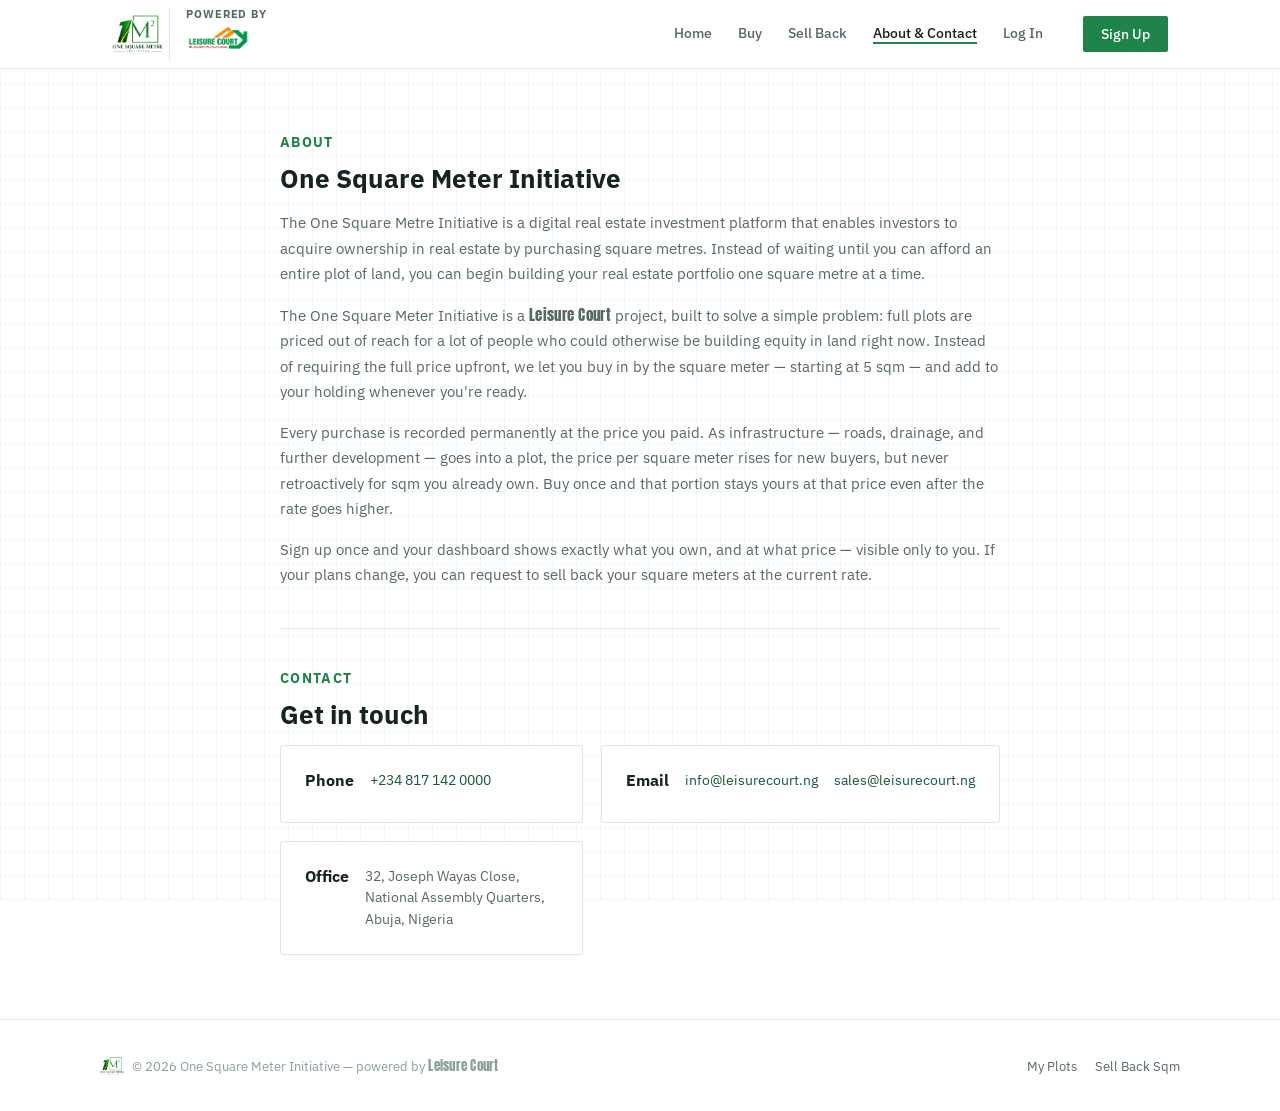
==== about.html @ 16aa1bbc "Update account" ====
<!doctype html>
<html lang="en">
  <head>
    <meta charset="UTF-8" />
    <meta name="viewport" content="width=device-width, initial-scale=1.0" />
    <title>About &amp; Contact — One Square Meter Initiative</title>
    <link rel="icon" href="assets/osmi-logo.png" />
    <link rel="preconnect" href="https://fonts.googleapis.com" />
    <link
      href="https://fonts.googleapis.com/css2?family=IBM+Plex+Mono:wght@400;500;600&family=IBM+Plex+Sans:wght@400;500;600;700&family=Anton&display=swap"
      rel="stylesheet"
    />
    <link rel="stylesheet" href="css/site.css" />
  </head>
  <body>
    <header class="site-header">
      <div class="nav-inner">
        <div style="display: flex; align-items: center">
          <a class="brand" href="index.html">
            <img src="assets/osmi-logo.png" alt="One Square Meter Initiative" />
          </a>
          <div class="powered-by">
            <div>
              <div class="pb-label">Powered by</div>
              <div class="pb-brand">
                <img src="assets/leisure-court-logo.png" alt="Leisure Court" />
              </div>
            </div>
          </div>
        </div>
        <button class="nav-toggle" id="navToggle" aria-label="Toggle menu">
          ☰
        </button>
        <nav class="nav-links" id="navLinks">
          <a href="index.html">Home</a>
          <a href="buy.html">Buy</a>
          <a href="sell.html">Sell Back</a>
          <a href="about.html" class="active">About &amp; Contact</a>
          <a href="login.html" class="auth-logged-out" data-show="inline-block"
            >Log In</a
          >
          <a
            href="signup.html"
            class="auth-logged-out nav-cta"
            data-show="inline-block"
            >Sign Up</a
          >
          <div
            class="nav-account auth-logged-in"
            id="navAccount"
            data-show="inline-block"
          >
            <button
              type="button"
              class="nav-account-trigger"
              id="navAccountTrigger"
            >
              <span class="auth-buyer-name">Account</span>
              <span class="caret">▾</span>
            </button>
            <div class="nav-account-menu" id="navAccountMenu">
              <a href="dashboard.html">My Plots</a>
              <a href="profile.html">Profile</a>
              <a href="#" id="navLogoutBtn">Log Out</a>
            </div>
          </div>
        </nav>
      </div>
    </header>

    <main class="section">
      <div class="container" style="max-width: 760px">
        <div class="section-label">About</div>
        <h2 class="section-title">One Square Meter Initiative</h2>
        <p style="color: var(--ink-dim); font-size: 15px; line-height: 1.7">
          The One Square Metre Initiative is a digital real estate investment
          platform that enables investors to acquire ownership in real estate by
          purchasing square metres. Instead of waiting until you can afford an
          entire plot of land, you can begin building your real estate portfolio
          one square metre at a time.
        </p>
        <p style="color: var(--ink-dim); font-size: 15px; line-height: 1.7">
          The One Square Meter Initiative is a
          <span class="font-anton">Leisure Court</span> project, built to solve
          a simple problem: full plots are priced out of reach for a lot of
          people who could otherwise be building equity in land right now.
          Instead of requiring the full price upfront, we let you buy in by the
          square meter — starting at 5 sqm — and add to your holding whenever
          you're ready.
        </p>
        <p style="color: var(--ink-dim); font-size: 15px; line-height: 1.7">
          Every purchase is recorded permanently at the price you paid. As
          infrastructure — roads, drainage, and further development — goes into
          a plot, the price per square meter rises for new buyers, but never
          retroactively for sqm you already own. Buy once and that portion stays
          yours at that price even after the rate goes higher.
        </p>
        <p style="color: var(--ink-dim); font-size: 15px; line-height: 1.7">
          Sign up once and your dashboard shows exactly what you own, and at
          what price — visible only to you. If your plans change, you can
          request to sell back your square meters at the current rate.
        </p>

        <hr class="section-divider" style="margin: 40px 0" />

        <div class="section-label">Contact</div>
        <h2 class="section-title">Get in touch</h2>
        <div class="card-grid">
          <div class="card">
            <h3>Phone</h3>
            <p>
              <a
                href="tel:+2348171420000"
                style="color: var(--green-dark); text-decoration: none"
                >+234 817 142 0000</a
              >
            </p>
          </div>
          <div class="card">
            <h3>Email</h3>
            <p>
              <a
                href="mailto:info@leisurecourt.ng"
                style="color: var(--green-dark); text-decoration: none"
                >info@leisurecourt.ng</a
              >
            </p>
            <p>
              <a
                href="mailto:sales@leisurecourt.ng"
                style="color: var(--green-dark); text-decoration: none"
                >sales@leisurecourt.ng</a
              >
            </p>
          </div>
          <div class="card">
            <h3>Office</h3>
            <p>
              32, Joseph Wayas Close, National Assembly Quarters, Abuja, Nigeria
            </p>
          </div>
        </div>
      </div>
    </main>

    <footer class="site-footer">
      <div class="footer-inner">
        <div class="footer-brand">
          <img src="assets/osmi-logo.png" alt="One Square Meter Initiative" />
          <span
            >© 2026 One Square Meter Initiative — powered by
            <span class="font-anton">Leisure Court</span></span
          >
        </div>
        <div class="footer-links">
          <a href="dashboard.html">My Plots</a>
          <a href="sell.html">Sell Back Sqm</a>
        </div>
      </div>
    </footer>

    <script src="js/site-nav.js"></script>
    <script src="js/site-config.js"></script>
    <script src="js/site-api.js"></script>
    <script src="js/site-auth.js"></script>
  </body>
</html>
---- css/site.css ----
/* ============================================================
   ONE SQUARE METER INITIATIVE — SHARED SITE STYLES
   White canvas, green + gold identity (from the 1M² mark), a touch
   of orange. Same fine grid-paper background as before, recolored
   for a light theme instead of the old navy/brass blueprint.
   ============================================================ */

:root{
  --bg:#ffffff;
  --bg-soft:#f4faf6;
  --bg-panel:#ffffff;
  --grid-line:rgba(30,132,73,0.06);
  --grid-line-strong:rgba(30,132,73,0.14);
  --ink:#16241c;
  --ink-dim:#56695e;
  --ink-faint:#8ba095;
  --green:#1e8449;
  --green-dark:#145a32;
  --green-pale:#e7f3ec;
  --gold:#e8b923;
  --gold-bright:#f5cd47;
  --orange:#f2941c;
  --orange-dark:#c76f00;
  --teal:#2f7a94;
  --rust:#a8503a;
  --plum:#7d5ba6;
  --panel-border:#dde6e0;
  --danger:#c0392b;
  --ok:#1e8449;
  --radius:3px;
  --maxw:1120px;
}

*{box-sizing:border-box;}
html{scroll-behavior:smooth;}
body{
  margin:0;
  background:
    repeating-linear-gradient(0deg, var(--grid-line) 0px, var(--grid-line) 1px, transparent 1px, transparent 24px),
    repeating-linear-gradient(90deg, var(--grid-line) 0px, var(--grid-line) 1px, transparent 1px, transparent 24px),
    var(--bg);
  background-attachment:fixed;
  color:var(--ink);
  font-family:'IBM Plex Sans', sans-serif;
  min-height:100vh;
}
.mono{font-family:'IBM Plex Mono', monospace;}
a{color:inherit;}
img{max-width:100%;display:block;}
::selection{background:rgba(30,132,73,0.18);}

/* Wherever the literal words "Leisure Court" appear as brand text. */
.font-anton{font-family:'Anton', sans-serif;font-weight:400;letter-spacing:0.02em;}

@media (prefers-reduced-motion: reduce){
  html{scroll-behavior:auto;}
  *{animation-duration:0.001ms !important; transition-duration:0.001ms !important;}
}

/* ---------- layout helpers ---------- */
.container{max-width:var(--maxw);margin:0 auto;padding:0 20px;}
.section{padding:64px 0;}
.section-tight{padding:36px 0;}

/* ---------- nav ---------- */
.site-header{
  position:sticky;top:0;z-index:50;
  background:rgba(255,255,255,0.92);
  backdrop-filter:blur(8px);
  border-bottom:1px solid var(--grid-line-strong);
}
.nav-inner{
  max-width:var(--maxw);margin:0 auto;padding:0 32px; 
  display:flex;align-items:center;justify-content:space-between;
  height:68px;gap:16px;
}
.brand{display:flex;align-items:center;gap:10px;text-decoration:none;flex-shrink:0;}
.brand img{height:38px;width:auto;}

.powered-by{display:flex;align-items:center;gap:8px;margin-left:6px;padding-left:16px;border-left:1px solid var(--panel-border);}
.powered-by .pb-label{font-size:10.5px;letter-spacing:0.08em;text-transform:uppercase;color:var(--ink-dim);font-weight:700;line-height:1.2;}
.powered-by .pb-brand{display:flex;align-items:center;gap:5px;}
.powered-by img{height: 40px;width:80%;}
@media (max-width:700px){ .powered-by{display:none;} }

.nav-links{display:flex;gap:26px;align-items:center;}
.nav-links a{
  font-size:13.5px;font-weight:500;text-decoration:none;color:var(--ink-dim);
  border-bottom:2px solid transparent;transition:color .15s ease, border-color .15s ease;
}
.nav-links a:hover, .nav-links a.active{color:var(--ink);border-bottom-color:var(--green);}
.nav-cta{
  font-family:'IBM Plex Sans', sans-serif;font-size:13px;font-weight:600;
  background:var(--green);color:#fff !important;padding:9px 18px;border-radius:2px;
  text-decoration:none;white-space:nowrap;border-bottom:none !important;
  margin-left:14px; 
}
.nav-cta:hover{background:var(--green-dark);}
.nav-toggle{display:none;background:none;border:1px solid var(--panel-border);color:var(--ink);padding:7px 10px;border-radius:2px;cursor:pointer;}

.auth-logged-out, .auth-logged-in{display:none !important;}

.nav-account{position:relative;}
.nav-account-trigger{
  background:none;border:1px solid var(--panel-border);border-radius:20px;
  padding:7px 14px;font-size:13px;font-weight:500;color:var(--ink);cursor:pointer;
  display:flex;align-items:center;gap:6px;font-family:'IBM Plex Sans', sans-serif;
}
.nav-account-trigger:hover{border-color:var(--green);}
.nav-account-trigger .caret{font-size:10px;color:var(--ink-faint);}
.nav-account-menu{
  position:absolute;top:calc(100% + 8px);right:0;background:#fff;
  border:1px solid var(--panel-border);border-radius:4px;box-shadow:0 4px 16px rgba(20,60,40,0.12);
  min-width:170px;padding:6px;display:none;z-index:60;
}
.nav-account-menu.open{display:block;}
.nav-account-menu a{display:block;padding:9px 10px;border-radius:2px;font-size:13.5px;color:var(--ink);text-decoration:none;border-bottom:none !important;}
.nav-account-menu a:hover, .nav-account-menu a.active{background:var(--bg-soft);color:var(--green-dark);}

@media (max-width:860px){
  .nav-account-menu{position:static;box-shadow:none;border:none;padding:0 0 0 12px;margin-top:2px;display:block !important;}
  .nav-account-trigger{width:100%;justify-content:space-between;}
}

@media (max-width:860px){
  .nav-links{
    position:absolute;top:68px;left:0;right:0;
    background:#fff;border-bottom:1px solid var(--grid-line-strong);
    flex-direction:column;align-items:flex-start;gap:0;padding:8px 20px 16px;
    display:none;
  }
  .nav-links.open{display:flex;}
  .nav-links a{width:100%;padding:12px 0;border-bottom:1px solid var(--grid-line);}
  .nav-cta{margin-top:8px;text-align:center;}
  .nav-toggle{display:block;}
}

/* ---------- footer ---------- */
.site-footer{
  border-top:1px solid var(--grid-line-strong);
  padding:36px 0;color:var(--ink-faint);font-size:12.5px;
}
.footer-inner{
  max-width:var(--maxw);margin:0 auto;padding:0 20px;
  display:flex;justify-content:space-between;align-items:center;flex-wrap:wrap;gap:12px;
}
.footer-brand{display:flex;align-items:center;gap:8px;}
.footer-brand img{height:18px;}
.footer-links{display:flex;gap:18px;}
.footer-links a{text-decoration:none;color:var(--ink-dim);}
.footer-links a:hover{color:var(--ink);}

/* ---------- hero ---------- */
.hero{height: 80vh;
/* Green overlay + background image */
    background:
        linear-gradient(
            rgba(151, 255, 142, 0.65),
            rgba(255, 255, 255, 0.65)
        ), url("../assets/poster.webp");

    background-size: cover;
    background-position: center;
    background-repeat: no-repeat;

    display: flex;
    align-items: center;
    color: white;}
.hero-bg-illustration{
  position:absolute;top:0;right:0;bottom:0;width:60%;max-width:640px;
  opacity:0.09;pointer-events:none;z-index:0;
}
.hero-content {
    width: 100%;
    padding: 0 8%;
}
.hero .hero-content .container{position:relative;z-index:1;}
.hero .eyebrow{
  font-family:'IBM Plex Sans', sans-serif;font-size:13.5px;font-weight:700;letter-spacing:0.1em;text-transform:uppercase;
  color:var(--green);margin-bottom:14px;
}
.hero h1{font-size:42px;line-height:1.12;margin:0 0 18px;color:var(--ink);max-width:16ch;}
.hero h1 em{font-style:normal;color:var(--orange);}
.hero p.lede{font-size:16.5px;color:var(--ink);max-width:56ch;line-height:1.65;margin:0 0 30px;}
.hero-actions{display:flex;gap:14px;flex-wrap:wrap;}
@media (max-width:640px){ .hero h1{font-size:32px;} }

/* ---------- buttons ---------- */
.btn{
  display:inline-flex;align-items:center;justify-content:center;gap:8px;
  font-family:'IBM Plex Sans', sans-serif;font-size:14.5px;font-weight:600;
  padding:13px 26px;border-radius:2px;text-decoration:none;cursor:pointer;border:1px solid transparent;
  transition:background .15s ease, color .15s ease, border-color .15s ease;
}
.btn-primary{background:var(--green);color:#fff;}
.btn-primary:hover{background:var(--green-dark);}
.btn-secondary{background-color:var(--orange);border-color:var(--orange);color:var(--bg);}
.btn-secondary:hover{background:var(--orange-dark);color:#fff;}

/* ---------- panels / cards ---------- */
.panel{background:var(--bg-panel);border:1px solid var(--panel-border);border-radius:var(--radius);padding:22px;box-shadow:0 1px 2px rgba(20,60,40,0.03);}
.panel h2, .panel h3{margin-top:0;}
.card-grid{display:grid;grid-template-columns:repeat(2, 1fr);gap:18px;}
@media (max-width:860px){ .card-grid{grid-template-columns:1fr;} }
.card{background:var(--bg-panel);border:1px solid var(--panel-border);border-radius:var(--radius);padding:24px;display:flex;gap:16px;align-items:flex-start;}
.card-icon{
  flex-shrink:0;width:46px;height:46px;border-radius:9px;
  background:var(--green-pale);color:var(--green);display:flex;align-items:center;justify-content:center;
}
.card-icon.is-orange{background:rgba(242,148,28,0.12);color:var(--orange);}
.card-icon svg{width:24px;height:24px;}
.card-body{flex:1;min-width:0;}
.card .step-num{font-family:'IBM Plex Mono', monospace;font-size:12px;color:var(--green);letter-spacing:0.1em;margin-bottom:8px;}
.card h3{font-size:16px;margin:0 0 8px;color:var(--ink);}
.card p{font-size:13.5px;color:var(--ink-dim);line-height:1.6;margin:0;}

.section-label{
  font-family:'IBM Plex Sans', sans-serif;font-size:13.5px;font-weight:700;letter-spacing:0.1em;text-transform:uppercase;
  color:var(--green);margin-bottom:10px;
}
h2.section-title{font-size:26px;margin:0 0 14px;color:var(--ink);}

/* ---------- forms (buy / sell / auth pages) ---------- */
label{display:block;font-size:12px;color:var(--ink-dim);margin:14px 0 5px;}
label:first-of-type{margin-top:0;}
input, select{
  width:100%;background:#fff;border:1px solid var(--panel-border);
  color:var(--ink);padding:10px 11px;border-radius:2px;font-family:'IBM Plex Mono', monospace;font-size:13.5px;
}
input:focus, select:focus, button:focus, .nav-toggle:focus, a:focus-visible{outline:2px solid var(--green);outline-offset:1px;}
.section-divider{border:none;border-top:1px solid var(--grid-line-strong);margin:20px 0 4px;}
.section-sublabel{font-family:'IBM Plex Mono', monospace;font-size:11px;letter-spacing:0.1em;text-transform:uppercase;color:var(--ink-faint);margin-top:16px;}
.hint{font-size:11.5px;color:var(--ink-faint);margin-top:12px;line-height:1.5;}

.status{margin-top:16px;padding:12px 14px;border-radius:2px;font-size:13px;line-height:1.5;display:none;}
.status.show{display:block;}
.status.error{background:rgba(192,57,43,0.08);color:var(--danger);border:1px solid rgba(192,57,43,0.28);}
.status.ok{background:rgba(30,132,73,0.08);color:var(--ok);border:1px solid rgba(30,132,73,0.28);}
.status.pending{background:var(--bg-soft);color:var(--ink-dim);border:1px solid var(--panel-border);}

.total-box{
  margin-top:18px;padding:14px 16px;border:1px solid rgba(232,185,35,0.45);border-radius:2px;
  background:rgba(232,185,35,0.10);display:flex;justify-content:space-between;align-items:baseline;
}
.total-box .lbl{font-size:12px;color:var(--ink-dim);text-transform:uppercase;letter-spacing:0.06em;}
.total-box .amt{font-family:'IBM Plex Mono', monospace;font-size:20px;color:var(--green-dark);font-weight:600;}

button.btn-block{
  width:100%;margin-top:20px;padding:13px;font-size:14.5px;font-weight:600;
  background:var(--green);color:#fff;border:none;border-radius:2px;cursor:pointer;
}
button.btn-block:hover:not(:disabled){background:var(--green-dark);}
button.btn-block:disabled{opacity:0.5;cursor:not-allowed;}

.auth-shell{max-width:420px;margin:0 auto;}
.auth-switch{text-align:center;font-size:13px;color:var(--ink-dim);margin-top:18px;}
.auth-switch a{color:var(--green-dark);font-weight:600;text-decoration:none;}
.auth-switch a:hover{text-decoration:underline;}

/* ---------- plot grid (check-plot / dashboard) ---------- */
.plot-name-line{display:flex;justify-content:space-between;align-items:baseline;margin-bottom:12px;flex-wrap:wrap;gap:8px;}
.plot-name-line h3{margin:0;font-size:16px;color:var(--ink);}
.plot-name-line .id{font-family:'IBM Plex Mono', monospace;font-size:11px;color:var(--ink-faint);}
.plot-name-line .price{font-family:'IBM Plex Mono', monospace;font-size:12px;color:var(--ink-dim);}
.stats-bar{display:flex;flex-wrap:wrap;}
.stat{flex:1;min-width:100px;padding:12px 14px;border-right:1px solid var(--grid-line-strong);}
.stat:last-child{border-right:none;}
.stat .num{font-family:'IBM Plex Mono', monospace;font-size:20px;font-weight:600;color:var(--green-dark);}
.stat .lbl{font-size:10.5px;letter-spacing:0.06em;text-transform:uppercase;color:var(--ink-dim);margin-top:3px;}
.grid-scroll{max-height:480px;overflow:auto;padding:2px;}
.sqm-grid{display:grid;gap:3px;}
.cell{
  aspect-ratio:1/1;border-radius:1px;cursor:pointer;
  border:1px solid rgba(30,60,45,0.10); background:rgba(30,60,45,0.045);
  transition:transform .1s ease, box-shadow .1s ease;
}
.cell:hover{transform:scale(1.12);box-shadow:0 0 0 1px rgba(20,36,28,0.35);z-index:2;position:relative;}
.cell.selected{box-shadow:0 0 0 2px var(--gold-bright);z-index:3;position:relative;}
.inspector-row{display:flex;justify-content:space-between;font-size:12.5px;padding:6px 0;border-bottom:1px solid var(--grid-line);}
.inspector-row:last-of-type{border-bottom:none;}
.inspector-row .k{color:var(--ink-dim);}
.inspector-row .v{font-family:'IBM Plex Mono', monospace;color:var(--ink);text-align:right;}
.inspector-empty{color:var(--ink-faint);font-size:12.5px;}
.legend{display:flex;flex-wrap:wrap;gap:8px 16px;margin-top:12px;}
.legend-item{display:flex;align-items:center;gap:6px;font-size:11.5px;color:var(--ink-dim);}
.swatch{width:10px;height:10px;border-radius:2px;flex-shrink:0;}

/* ---------- dashboard "my plots" cards ---------- */
.myplot-card{cursor:pointer;transition:border-color .15s ease, box-shadow .15s ease;}
.myplot-card:hover{border-color:var(--green);box-shadow:0 2px 8px rgba(20,60,40,0.08);}
.myplot-card .mp-head{display:flex;justify-content:space-between;align-items:baseline;margin-bottom:10px;}
.myplot-card .mp-name{font-size:15px;font-weight:600;color:var(--ink);}
.myplot-card .mp-id{font-family:'IBM Plex Mono', monospace;font-size:11px;color:var(--ink-faint);}
.progress-track{width:100%;height:7px;border-radius:4px;background:rgba(30,60,45,0.08);overflow:hidden;margin-top:8px;}
.progress-fill{height:100%;background:var(--green);border-radius:4px;}

.password-field {position: relative;}
.password-field input {width: 100%; padding-right: 48px;}
.toggle-password {position: absolute; right: 14px; top: 50%; transform: translateY(-50%); border: none; background: transparent; cursor: pointer; font-size: 18px; color: #777; padding: 0;}
.toggle-password:hover {color: #111;}
.toggle-password::after {border-color: none;}

.market-section{
    margin-top:48px;
}

.plots-market-grid{
    display:grid;
    grid-template-columns:repeat(auto-fit,minmax(360px,1fr));
    gap:24px;
}

.market-plot-card{
    background:#fff;
    border:1px solid #e5e7eb;
    border-radius:18px;
    padding:22px;
    transition:.25s;
    cursor:pointer;
}

.market-plot-card:hover{
    transform:translateY(-4px);
    box-shadow:0 12px 28px rgba(0,0,0,.08);
}

.market-head{
    display:flex;
    justify-content:space-between;
    align-items:center;
    margin-bottom:14px;
}

.market-head h3{
    margin:0;
}

.market-price{
    color:#198754;
    font-weight:700;
}

.market-chart{
    height:220px;
    margin:20px 0;
}

.market-stats{
    display:grid;
    grid-template-columns:repeat(2,1fr);
    gap:12px;
    margin-top:16px;
}

.market-stat{
    background:#f8f9fa;
    border-radius:10px;
    padding:12px;
}

.market-stat span{
    display:block;
    font-size:12px;
    color:#777;
}

.market-stat strong{
    font-size:16px;
}

.market-actions{
    display:flex;
    gap:10px;
    margin-top:20px;
}

.market-actions .btn{
    flex:1;
}
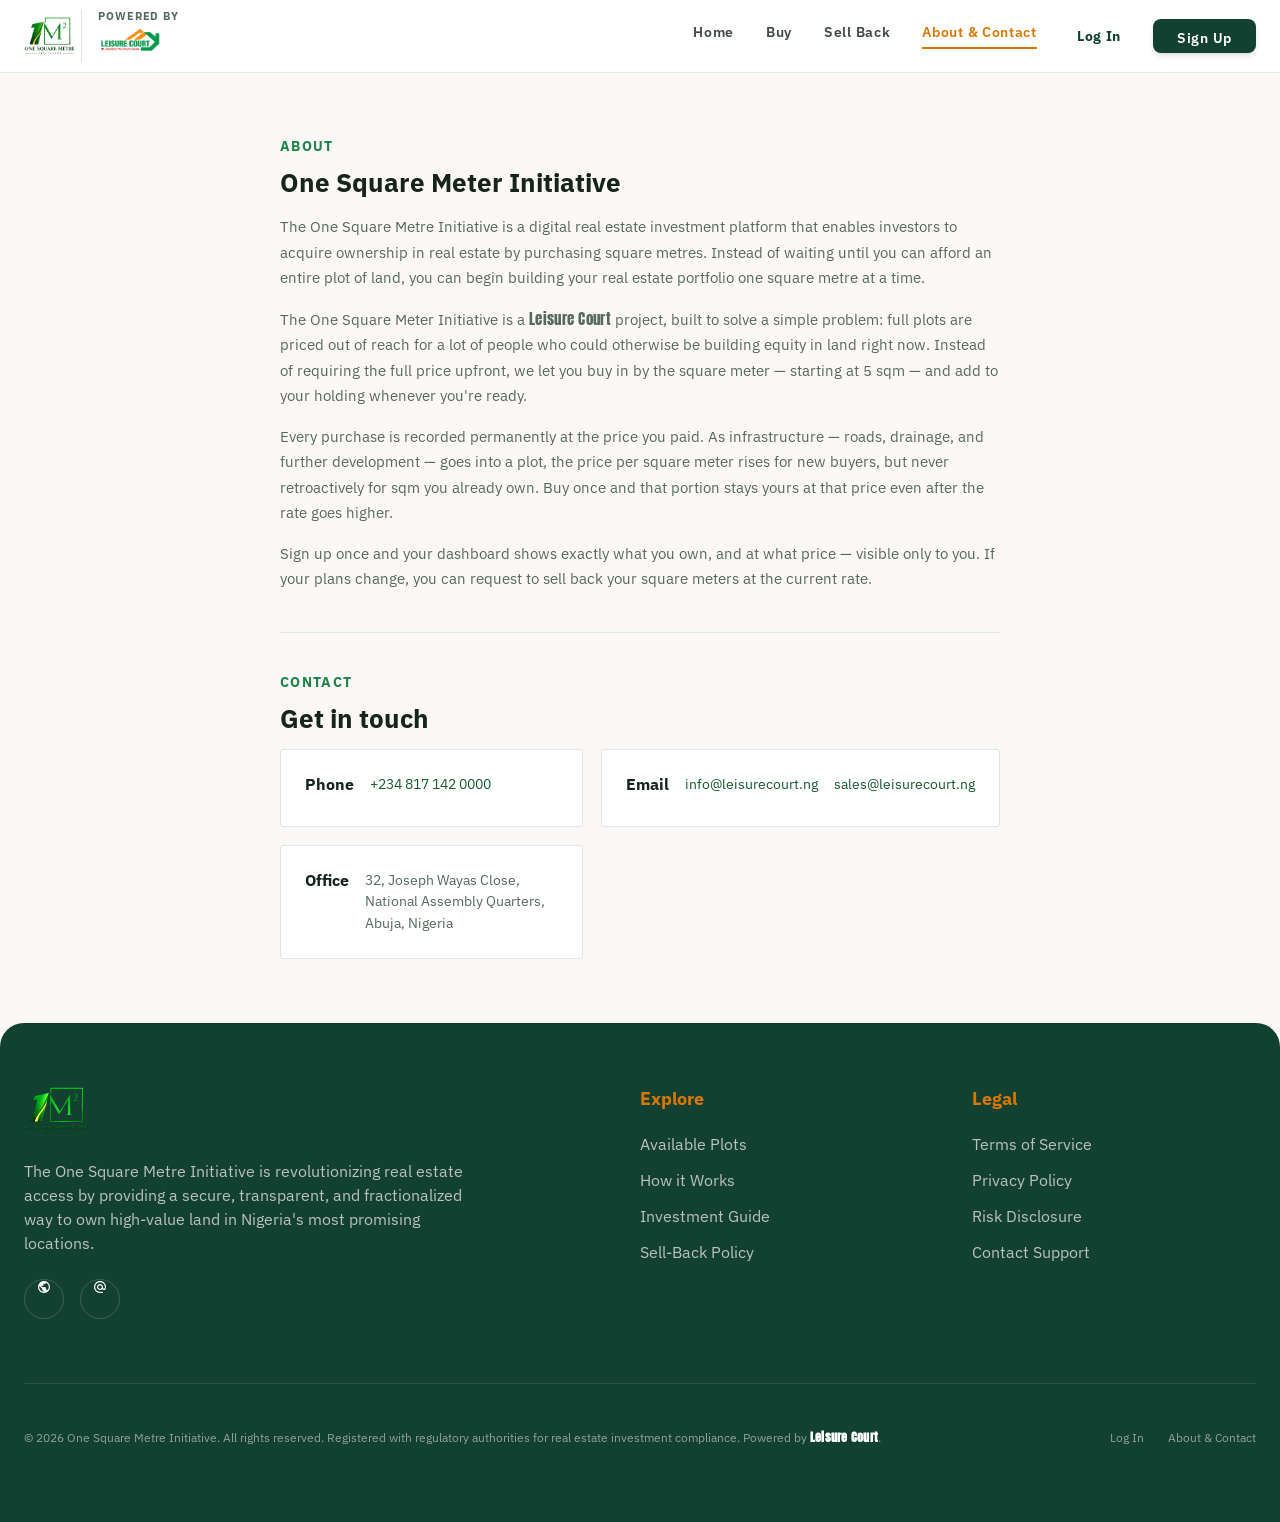
==== commit 64b67382: "Update" ====
--- a/about.html
+++ b/about.html
@@ -11,8 +11,9 @@
       rel="stylesheet"
     />
     <link rel="stylesheet" href="css/site.css" />
+    <link rel="stylesheet" href="css/landing.css" />
   </head>
-  <body>
+  <body class="page-landing">
     <header class="site-header">
       <div class="nav-inner">
         <div style="display: flex; align-items: center">
@@ -145,16 +146,61 @@
 
     <footer class="site-footer">
       <div class="footer-inner">
-        <div class="footer-brand">
-          <img src="assets/osmi-logo.png" alt="One Square Meter Initiative" />
-          <span
-            >© 2026 One Square Meter Initiative — powered by
-            <span class="font-anton">Leisure Court</span></span
-          >
-        </div>
-        <div class="footer-links">
-          <a href="dashboard.html">My Plots</a>
-          <a href="sell.html">Sell Back Sqm</a>
+        <div class="lp-footer-grid">
+          <div class="lp-footer-brand">
+            <img
+              src="assets/landing/logo-mark.png"
+              alt="One Square Metre Initiative"
+            />
+            <p>
+              The One Square Metre Initiative is revolutionizing real estate
+              access by providing a secure, transparent, and fractionalized way
+              to own high-value land in Nigeria's most promising locations.
+            </p>
+            <div class="lp-social">
+              <a href="#" aria-label="X (Twitter)">
+                <img
+                  src="assets/landing/icon-x.svg"
+                  alt=""
+                  width="12"
+                  height="12"
+                />
+              </a>
+              <a href="#" aria-label="Instagram">
+                <img
+                  src="assets/landing/icon-ig.svg"
+                  alt=""
+                  width="12"
+                  height="12"
+                />
+              </a>
+            </div>
+          </div>
+          <div class="lp-footer-col">
+            <h4>Explore</h4>
+            <a href="buy.html">Available Plots</a>
+            <a href="#process">How it Works</a>
+            <a href="about.html">Investment Guide</a>
+            <a href="sell.html">Sell-Back Policy</a>
+          </div>
+          <div class="lp-footer-col">
+            <h4>Legal</h4>
+            <a href="about.html">Terms of Service</a>
+            <a href="about.html">Privacy Policy</a>
+            <a href="about.html">Risk Disclosure</a>
+            <a href="about.html">Contact Support</a>
+          </div>
+        </div>
+        <div class="lp-footer-bottom">
+          <p>
+            © 2026 One Square Metre Initiative. All rights reserved. Registered
+            with regulatory authorities for real estate investment compliance.
+            Powered by <strong class="font-anton">Leisure Court</strong>.
+          </p>
+          <div class="lp-footer-bottom-links">
+            <a href="login.html">Log In</a>
+            <a href="about.html">About &amp; Contact</a>
+          </div>
         </div>
       </div>
     </footer>
--- a/css/site.css
+++ b/css/site.css
@@ -70,9 +70,9 @@
   border-bottom:1px solid var(--grid-line-strong);
 }
 .nav-inner{
-  max-width:var(--maxw);margin:0 auto;padding:0 32px; 
+  max-width:1280px;margin:0 auto;padding:0 24px;
   display:flex;align-items:center;justify-content:space-between;
-  height:68px;gap:16px;
+  height:72px;gap:24px;
 }
 .brand{display:flex;align-items:center;gap:10px;text-decoration:none;flex-shrink:0;}
 .brand img{height:38px;width:auto;}
@@ -83,39 +83,58 @@
 .powered-by img{height: 40px;width:80%;}
 @media (max-width:700px){ .powered-by{display:none;} }
 
-.nav-links{display:flex;gap:26px;align-items:center;}
+/* Right side — Figma nav treatment, shared item labels */
+.nav-links{display:flex;gap:32px;align-items:center;}
 .nav-links a{
-  font-size:13.5px;font-weight:500;text-decoration:none;color:var(--ink-dim);
-  border-bottom:2px solid transparent;transition:color .15s ease, border-color .15s ease;
-}
-.nav-links a:hover, .nav-links a.active{color:var(--ink);border-bottom-color:var(--green);}
+  font-size:14px;font-weight:600;letter-spacing:0.05em;
+  text-decoration:none;color:#414944;
+  border-bottom:2px solid transparent;padding-bottom:6px;
+  transition:color .15s ease, border-color .15s ease;
+}
+.nav-links a:hover, .nav-links a.active{
+  color:#d97706;border-bottom-color:#d97706;
+}
+.nav-links a.auth-logged-out:not(.nav-cta){
+  margin-left:8px;
+  font-weight:700;
+  color:#124131;
+  border-bottom:none !important;
+  padding-bottom:0;
+}
+.nav-links a.auth-logged-out:not(.nav-cta):hover{
+  color:#d97706;
+  border-bottom:none !important;
+}
 .nav-cta{
-  font-family:'IBM Plex Sans', sans-serif;font-size:13px;font-weight:600;
-  background:var(--green);color:#fff !important;padding:9px 18px;border-radius:2px;
+  font-family:'IBM Plex Sans', sans-serif;font-size:14px;font-weight:700;
+  letter-spacing:0.05em;
+  background:#124131;color:#fff !important;
+  padding:10px 24px;border-radius:8px;
   text-decoration:none;white-space:nowrap;border-bottom:none !important;
-  margin-left:14px; 
-}
-.nav-cta:hover{background:var(--green-dark);}
-.nav-toggle{display:none;background:none;border:1px solid var(--panel-border);color:var(--ink);padding:7px 10px;border-radius:2px;cursor:pointer;}
+  margin-left:0;
+  box-shadow:0 4px 6px -1px rgba(0,0,0,0.1), 0 2px 4px -2px rgba(0,0,0,0.1);
+}
+.nav-cta:hover{background:#002a1d;color:#fff !important;border-bottom:none !important;}
+.nav-toggle{display:none;background:none;border:1px solid var(--panel-border);color:var(--ink);padding:7px 10px;border-radius:8px;cursor:pointer;}
 
 .auth-logged-out, .auth-logged-in{display:none !important;}
 
-.nav-account{position:relative;}
+.nav-account{position:relative;margin-left:8px;}
 .nav-account-trigger{
-  background:none;border:1px solid var(--panel-border);border-radius:20px;
-  padding:7px 14px;font-size:13px;font-weight:500;color:var(--ink);cursor:pointer;
+  background:none;border:1px solid var(--panel-border);border-radius:8px;
+  padding:8px 14px;font-size:14px;font-weight:600;color:#124131;cursor:pointer;
   display:flex;align-items:center;gap:6px;font-family:'IBM Plex Sans', sans-serif;
 }
-.nav-account-trigger:hover{border-color:var(--green);}
+.nav-account-trigger:hover{border-color:#124131;}
 .nav-account-trigger .caret{font-size:10px;color:var(--ink-faint);}
 .nav-account-menu{
   position:absolute;top:calc(100% + 8px);right:0;background:#fff;
-  border:1px solid var(--panel-border);border-radius:4px;box-shadow:0 4px 16px rgba(20,60,40,0.12);
+  border:1px solid var(--panel-border);border-radius:8px;box-shadow:0 4px 16px rgba(20,60,40,0.12);
   min-width:170px;padding:6px;display:none;z-index:60;
 }
 .nav-account-menu.open{display:block;}
-.nav-account-menu a{display:block;padding:9px 10px;border-radius:2px;font-size:13.5px;color:var(--ink);text-decoration:none;border-bottom:none !important;}
-.nav-account-menu a:hover, .nav-account-menu a.active{background:var(--bg-soft);color:var(--green-dark);}
+.nav-account-menu a{display:block;padding:9px 10px;border-radius:6px;font-size:14px;font-weight:500;letter-spacing:0;color:var(--ink);text-decoration:none;border-bottom:none !important;padding-bottom:9px;}
+.nav-account-menu a:hover, .nav-account-menu a.active{background:var(--bg-soft);color:#124131;border-bottom:none !important;}
 
 @media (max-width:860px){
   .nav-account-menu{position:static;box-shadow:none;border:none;padding:0 0 0 12px;margin-top:2px;display:block !important;}
@@ -124,14 +143,16 @@
 
 @media (max-width:860px){
   .nav-links{
-    position:absolute;top:68px;left:0;right:0;
+    position:absolute;top:72px;left:0;right:0;
     background:#fff;border-bottom:1px solid var(--grid-line-strong);
     flex-direction:column;align-items:flex-start;gap:0;padding:8px 20px 16px;
     display:none;
   }
   .nav-links.open{display:flex;}
-  .nav-links a{width:100%;padding:12px 0;border-bottom:1px solid var(--grid-line);}
-  .nav-cta{margin-top:8px;text-align:center;}
+  .nav-links a{width:100%;padding:12px 0;border-bottom:1px solid var(--grid-line);letter-spacing:0.02em;}
+  .nav-links a.auth-logged-out:not(.nav-cta){margin-left:0;padding:12px 0;}
+  .nav-account{margin-left:0;width:100%;}
+  .nav-cta{margin-top:8px;text-align:center;width:100%;}
   .nav-toggle{display:block;}
 }
 
--- a/css/landing.css
+++ b/css/landing.css
@@ -0,0 +1,1853 @@
+/* ============================================================
+   Landing page — Figma redesign (scoped to body.page-landing)
+   ============================================================ */
+
+body.page-landing {
+  --lp-ink: #002a1d;
+  --lp-green: #124131;
+  --lp-green-soft: rgba(189, 237, 214, 0.3);
+  --lp-orange: #d97706;
+  --lp-muted: #414944;
+  --lp-cream: #fdf8f8;
+  --lp-sand: #faf9f6;
+  --lp-border: rgba(192, 200, 194, 0.3);
+  --lp-max: 1280px;
+  --lp-radius: 24px;
+  --lp-radius-sm: 12px;
+  --lp-radius-md: 16px;
+
+  background: var(--lp-cream);
+  color: var(--lp-green);
+  font-family: "Inter", "IBM Plex Sans", sans-serif;
+  min-height: 100vh;
+}
+
+body.page-landing .font-display {
+  font-family: "Playfair Display", Georgia, serif;
+}
+
+/* ---------- layout ---------- */
+body.page-landing .lp-wrap {
+  max-width: var(--lp-max);
+  margin: 0 auto;
+  padding: 0 24px;
+  width: 100%;
+}
+
+body.page-landing .lp-label {
+  font-size: 14px;
+  font-weight: 600;
+  letter-spacing: 0.1em;
+  text-transform: uppercase;
+  color: var(--lp-orange);
+  margin: 0 0 8px;
+}
+
+body.page-landing .lp-title {
+  font-family: "Playfair Display", Georgia, serif;
+  font-weight: 600;
+  font-size: clamp(28px, 4vw, 40px);
+  line-height: 1.2;
+  color: var(--lp-green);
+  margin: 0;
+}
+
+/* ---------- buttons ---------- */
+body.page-landing .btn {
+  border-radius: var(--lp-radius-sm);
+  font-size: 18px;
+  font-weight: 700;
+  padding: 16px 32px;
+}
+
+body.page-landing .btn-orange {
+  background: var(--lp-orange);
+  color: #fff;
+  border-color: var(--lp-orange);
+}
+
+body.page-landing .btn-orange:hover {
+  background: #b45309;
+  color: #fff;
+}
+
+body.page-landing .btn-ghost {
+  background: rgba(255, 255, 255, 0.5);
+  backdrop-filter: blur(4px);
+  border: 1px solid rgba(18, 65, 49, 0.2);
+  color: var(--lp-green);
+}
+
+body.page-landing .btn-ghost:hover {
+  background: #fff;
+  color: var(--lp-ink);
+}
+
+body.page-landing .btn-outline-green {
+  background: #fff;
+  border: 1px solid var(--lp-green);
+  color: var(--lp-green);
+  font-size: 16px;
+  padding: 13px 32px;
+  border-radius: 8px;
+}
+
+body.page-landing .btn-outline-green:hover {
+  background: var(--lp-green);
+  color: #fff;
+}
+
+body.page-landing .btn-sm {
+  font-size: 16px;
+  padding: 13px 32px;
+  border-radius: 8px;
+}
+
+/* ---------- hero ---------- */
+body.page-landing .lp-hero {
+  position: relative;
+  min-height: 720px;
+  display: flex;
+  align-items: center;
+  padding: 96px 0 64px;
+  overflow: hidden;
+  background: none;
+  height: auto;
+  color: inherit;
+}
+
+body.page-landing .lp-hero-bg {
+  position: absolute;
+  inset: 0;
+  z-index: 0;
+}
+
+body.page-landing .lp-hero-bg img {
+  width: 100%;
+  height: 100%;
+  object-fit: cover;
+  object-position: center;
+  transform: scale(1.05);
+}
+
+body.page-landing .lp-hero-bg::after {
+  content: "";
+  position: absolute;
+  inset: 0;
+  background: linear-gradient(
+    90deg,
+    rgba(253, 248, 248, 0.95) 0%,
+    rgba(253, 248, 248, 0.95) 30%,
+    rgba(253, 248, 248, 0.4) 100%
+  );
+}
+
+body.page-landing .lp-hero-grid {
+  position: relative;
+  z-index: 1;
+  display: grid;
+  grid-template-columns: 1.35fr 1fr;
+  gap: 48px;
+  align-items: center;
+  width: 100%;
+}
+
+body.page-landing .lp-eyebrow {
+  display: inline-flex;
+  align-items: center;
+  gap: 8px;
+  background: var(--lp-green-soft);
+  border: 1px solid rgba(189, 237, 214, 0.5);
+  border-radius: 9999px;
+  padding: 5px 13px;
+  font-size: 12px;
+  letter-spacing: 0.05em;
+  text-transform: uppercase;
+  color: var(--lp-green);
+  margin-bottom: 0;
+}
+
+body.page-landing .lp-eyebrow img {
+  width: 13px;
+  height: 12px;
+}
+
+body.page-landing .lp-hero-copy {
+  display: flex;
+  flex-direction: column;
+  gap: 32px;
+  align-items: flex-start;
+}
+
+body.page-landing .lp-hero h1 {
+  font-family: "Playfair Display", Georgia, serif;
+  font-weight: 700;
+  font-size: clamp(36px, 5vw, 64px);
+  line-height: 1.12;
+  letter-spacing: -0.02em;
+  color: var(--lp-ink);
+  margin: 0;
+  max-width: none;
+}
+
+body.page-landing .lp-hero h1 em {
+  font-style: italic;
+  color: var(--lp-orange);
+}
+
+body.page-landing .lp-hero .lede {
+  font-size: 18px;
+  line-height: 1.55;
+  color: var(--lp-muted);
+  max-width: 36em;
+  margin: 0;
+}
+
+body.page-landing .lp-hero .lede strong {
+  color: var(--lp-green);
+  font-weight: 700;
+}
+
+body.page-landing .lp-hero-actions {
+  display: flex;
+  gap: 16px;
+  flex-wrap: wrap;
+}
+
+body.page-landing .lp-hero-stats {
+  display: flex;
+  align-items: center;
+  gap: 24px;
+  padding-top: 16px;
+}
+
+body.page-landing .lp-stat-num {
+  font-family: "Playfair Display", Georgia, serif;
+  font-weight: 700;
+  font-size: 40px;
+  line-height: 1.2;
+  color: var(--lp-green);
+}
+
+body.page-landing .lp-stat-label {
+  font-size: 12px;
+  letter-spacing: -0.05em;
+  text-transform: uppercase;
+  color: var(--lp-muted);
+}
+
+body.page-landing .lp-stat-divider {
+  width: 1px;
+  height: 40px;
+  background: #c0c8c2;
+}
+
+/* ---------- hero plot grid ---------- */
+body.page-landing .lp-plot {
+  position: relative;
+  background: rgba(255, 255, 255, 0.72);
+  backdrop-filter: blur(8px);
+  border: 1px solid rgba(255, 255, 255, 0.45);
+  border-radius: var(--lp-radius);
+  padding: 28px;
+  box-shadow: 0 25px 50px -12px rgba(0, 0, 0, 0.25);
+  overflow: hidden;
+  display: flex;
+  flex-direction: column;
+  gap: 20px;
+}
+
+body.page-landing .lp-plot-head {
+  display: flex;
+  align-items: flex-start;
+  justify-content: space-between;
+  gap: 16px;
+}
+
+body.page-landing .lp-plot-kicker {
+  margin: 0 0 6px;
+  font-size: 12px;
+  font-weight: 600;
+  letter-spacing: 0.08em;
+  text-transform: uppercase;
+  color: var(--lp-orange);
+}
+
+body.page-landing .lp-plot-head h3 {
+  font-family: "Playfair Display", Georgia, serif;
+  font-weight: 600;
+  font-size: clamp(24px, 2.4vw, 30px);
+  line-height: 1.2;
+  color: var(--lp-green);
+  margin: 0;
+}
+
+body.page-landing .lp-plot-badge {
+  flex-shrink: 0;
+  background: var(--lp-green);
+  color: #fff;
+  border-radius: 14px;
+  padding: 10px 14px;
+  text-align: center;
+  min-width: 88px;
+  box-shadow: 0 10px 20px -10px rgba(18, 65, 49, 0.55);
+}
+
+body.page-landing .lp-plot-badge strong {
+  display: block;
+  font-size: 28px;
+  line-height: 1.1;
+  font-weight: 700;
+  font-variant-numeric: tabular-nums;
+}
+
+body.page-landing .lp-plot-badge span {
+  display: block;
+  font-size: 11px;
+  letter-spacing: 0.04em;
+  text-transform: uppercase;
+  opacity: 0.85;
+  margin-top: 2px;
+}
+
+body.page-landing .lp-plot-stage {
+  --parallax-x: 0;
+  --parallax-y: 0;
+  position: relative;
+  border-radius: 18px;
+  overflow: hidden;
+  aspect-ratio: 5 / 4;
+  background: #143528;
+  box-shadow: inset 0 0 0 1px rgba(255, 255, 255, 0.08);
+  perspective: 900px;
+  transform-style: preserve-3d;
+}
+
+body.page-landing .lp-plot-terrain {
+  position: absolute;
+  inset: -8%;
+  background:
+    radial-gradient(ellipse at 30% 20%, rgba(232, 185, 35, 0.18), transparent 45%),
+    radial-gradient(ellipse at 70% 80%, rgba(30, 132, 73, 0.35), transparent 50%),
+    linear-gradient(145deg, #1a4a35 0%, #0f2f22 45%, #163c2c 100%);
+  transform: translate3d(
+    calc(var(--parallax-x) * -10px),
+    calc(var(--parallax-y) * -8px),
+    0
+  );
+  will-change: transform;
+}
+
+body.page-landing .lp-plot-terrain::after {
+  content: "";
+  position: absolute;
+  inset: 0;
+  opacity: 0.22;
+  background-image:
+    repeating-linear-gradient(
+      0deg,
+      transparent,
+      transparent 11px,
+      rgba(255, 255, 255, 0.04) 11px,
+      rgba(255, 255, 255, 0.04) 12px
+    ),
+    repeating-linear-gradient(
+      90deg,
+      transparent,
+      transparent 11px,
+      rgba(255, 255, 255, 0.04) 11px,
+      rgba(255, 255, 255, 0.04) 12px
+    );
+  pointer-events: none;
+}
+
+body.page-landing .lp-plot-grid {
+  --cols: 10;
+  --rows: 8;
+  position: absolute;
+  inset: 14px;
+  display: grid;
+  grid-template-columns: repeat(var(--cols), 1fr);
+  grid-template-rows: repeat(var(--rows), 1fr);
+  gap: 3px;
+  transform:
+    rotateX(calc(12deg + var(--parallax-y) * -6deg))
+    rotateY(calc(var(--parallax-x) * 8deg))
+    rotateZ(calc(-2deg + var(--parallax-x) * 1.5deg))
+    translate3d(
+      calc(var(--parallax-x) * 6px),
+      calc(var(--parallax-y) * 5px),
+      24px
+    )
+    scale(0.98);
+  transform-origin: center center;
+  transform-style: preserve-3d;
+  will-change: transform;
+}
+
+body.page-landing .lp-plot-cell {
+  appearance: none;
+  border: 1px solid rgba(255, 255, 255, 0.1);
+  border-radius: 3px;
+  padding: 0;
+  margin: 0;
+  background: rgba(255, 255, 255, 0.07);
+  cursor: default;
+  transition:
+    background 0.25s ease,
+    border-color 0.25s ease,
+    transform 0.25s ease,
+    box-shadow 0.25s ease;
+}
+
+body.page-landing .lp-plot-cell.is-claimed {
+  background: rgba(18, 65, 49, 0.72);
+  border-color: rgba(189, 237, 214, 0.18);
+}
+
+body.page-landing .lp-plot-cell.is-yours {
+  background: linear-gradient(145deg, #f0b429, #d97706);
+  border-color: rgba(255, 236, 180, 0.55);
+  box-shadow: 0 0 0 1px rgba(217, 119, 6, 0.25), 0 4px 10px -4px rgba(0, 0, 0, 0.35);
+}
+
+body.page-landing .lp-plot-cell.is-pulse {
+  transform: scale(1.12);
+  z-index: 2;
+}
+
+body.page-landing .lp-plot-pin {
+  position: absolute;
+  left: 16px;
+  bottom: 14px;
+  z-index: 3;
+  background: rgba(253, 248, 248, 0.92);
+  backdrop-filter: blur(4px);
+  border-radius: 999px;
+  padding: 7px 12px;
+  font-size: 12px;
+  font-weight: 600;
+  color: var(--lp-green);
+  box-shadow: 0 8px 18px -10px rgba(0, 0, 0, 0.45);
+  transform: translate3d(
+    calc(var(--parallax-x) * 12px),
+    calc(var(--parallax-y) * 10px),
+    40px
+  );
+  will-change: transform;
+}
+
+body.page-landing .lp-plot-legend {
+  display: flex;
+  flex-wrap: wrap;
+  gap: 14px 18px;
+  font-size: 12px;
+  color: var(--lp-muted);
+}
+
+body.page-landing .lp-plot-legend span {
+  display: inline-flex;
+  align-items: center;
+  gap: 7px;
+}
+
+body.page-landing .lp-plot-legend .swatch {
+  width: 10px;
+  height: 10px;
+  border-radius: 2px;
+  display: inline-block;
+}
+
+body.page-landing .lp-plot-legend .swatch.is-available {
+  background: rgba(18, 65, 49, 0.15);
+  border: 1px solid rgba(18, 65, 49, 0.25);
+}
+
+body.page-landing .lp-plot-legend .swatch.is-yours {
+  background: linear-gradient(145deg, #f0b429, #d97706);
+}
+
+body.page-landing .lp-plot-legend .swatch.is-claimed {
+  background: #124131;
+}
+
+/* ---------- hero visual switcher shell ---------- */
+body.page-landing .lp-hero-visual {
+  min-width: 0;
+}
+
+body.page-landing .lp-hero-visual > [hidden] {
+  display: none !important;
+}
+
+/* ---------- option 2: land → grid → metres → certificate ---------- */
+body.page-landing .lp-story {
+  position: relative;
+  background: rgba(255, 255, 255, 0.72);
+  backdrop-filter: blur(8px);
+  border: 1px solid rgba(255, 255, 255, 0.45);
+  border-radius: var(--lp-radius);
+  padding: 28px;
+  box-shadow: 0 25px 50px -12px rgba(0, 0, 0, 0.25);
+  overflow: hidden;
+  display: flex;
+  flex-direction: column;
+  gap: 18px;
+}
+
+body.page-landing .lp-story-kicker {
+  margin: 0 0 6px;
+  font-size: 12px;
+  font-weight: 600;
+  letter-spacing: 0.08em;
+  text-transform: uppercase;
+  color: var(--lp-orange);
+}
+
+body.page-landing .lp-story-head h3 {
+  font-family: "Playfair Display", Georgia, serif;
+  font-weight: 600;
+  font-size: clamp(24px, 2.4vw, 30px);
+  line-height: 1.2;
+  color: var(--lp-green);
+  margin: 0 0 8px;
+  min-height: 1.2em;
+}
+
+body.page-landing .lp-story-caption {
+  margin: 0;
+  font-size: 14px;
+  line-height: 1.5;
+  color: var(--lp-muted);
+  min-height: 3em;
+}
+
+body.page-landing .lp-story-stage {
+  position: relative;
+  border-radius: 18px;
+  overflow: hidden;
+  aspect-ratio: 5 / 4;
+  background: #143528;
+  box-shadow: inset 0 0 0 1px rgba(255, 255, 255, 0.08);
+}
+
+body.page-landing .lp-story-land {
+  position: absolute;
+  inset: 0;
+  transform: scale(1.08);
+  transition: transform 2.4s ease-out, filter 0.8s ease;
+}
+
+body.page-landing .lp-story-land img {
+  width: 100%;
+  height: 100%;
+  object-fit: cover;
+}
+
+body.page-landing .lp-story-land-wash {
+  position: absolute;
+  inset: 0;
+  background: linear-gradient(
+    160deg,
+    rgba(18, 65, 49, 0.15),
+    rgba(0, 42, 29, 0.45)
+  );
+  transition: opacity 0.8s ease;
+}
+
+body.page-landing .lp-story-grid {
+  --cols: 10;
+  --rows: 8;
+  position: absolute;
+  inset: 16px;
+  display: grid;
+  grid-template-columns: repeat(var(--cols), 1fr);
+  grid-template-rows: repeat(var(--rows), 1fr);
+  gap: 3px;
+  opacity: 0;
+  transform: scale(0.96);
+  transition: opacity 0.7s ease, transform 0.7s ease;
+  pointer-events: none;
+}
+
+body.page-landing .lp-story-cell {
+  border-radius: 3px;
+  border: 1px solid rgba(255, 255, 255, 0.22);
+  background: rgba(255, 255, 255, 0.04);
+  transition:
+    background 0.25s ease,
+    border-color 0.25s ease,
+    transform 0.25s ease,
+    box-shadow 0.25s ease;
+}
+
+body.page-landing .lp-story-cell.is-yours {
+  background: linear-gradient(145deg, #f0b429, #d97706);
+  border-color: rgba(255, 236, 180, 0.55);
+  box-shadow: 0 4px 10px -4px rgba(0, 0, 0, 0.35);
+}
+
+body.page-landing .lp-story-cell.is-pulse {
+  transform: scale(1.1);
+}
+
+body.page-landing .lp-story-cert {
+  position: absolute;
+  left: 50%;
+  top: 50%;
+  width: min(78%, 280px);
+  transform: translate(-50%, -42%) scale(0.86) rotate(-4deg);
+  opacity: 0;
+  pointer-events: none;
+  transition:
+    opacity 0.45s ease,
+    transform 0.55s cubic-bezier(0.2, 0.85, 0.25, 1.15);
+  z-index: 4;
+}
+
+body.page-landing .lp-story-cert-body {
+  background: #fdfaf4;
+  border: 1px solid rgba(18, 65, 49, 0.18);
+  border-radius: 14px;
+  padding: 22px 20px 16px;
+  box-shadow: 0 22px 40px -18px rgba(0, 0, 0, 0.45);
+  color: var(--lp-green);
+}
+
+body.page-landing .lp-story-cert-seal {
+  position: absolute;
+  top: -14px;
+  right: 16px;
+  width: 44px;
+  height: 44px;
+  border-radius: 50%;
+  background: radial-gradient(circle at 35% 30%, #f0b429, #d97706 60%, #a35c05);
+  color: #fff;
+  font-size: 11px;
+  font-weight: 800;
+  display: flex;
+  align-items: center;
+  justify-content: center;
+  box-shadow: 0 8px 16px -8px rgba(0, 0, 0, 0.5);
+  letter-spacing: 0.02em;
+}
+
+body.page-landing .lp-story-cert-label {
+  margin: 0;
+  font-size: 11px;
+  letter-spacing: 0.1em;
+  text-transform: uppercase;
+  color: var(--lp-orange);
+  font-weight: 700;
+}
+
+body.page-landing .lp-story-cert-title {
+  margin: 6px 0 14px;
+  font-family: "Playfair Display", Georgia, serif;
+  font-size: 18px;
+  font-weight: 600;
+  line-height: 1.25;
+}
+
+body.page-landing .lp-story-cert-row {
+  display: flex;
+  justify-content: space-between;
+  gap: 12px;
+  font-size: 13px;
+  padding: 7px 0;
+  border-top: 1px solid rgba(18, 65, 49, 0.1);
+}
+
+body.page-landing .lp-story-cert-row span {
+  color: var(--lp-muted);
+}
+
+body.page-landing .lp-story-cert-footer {
+  margin-top: 12px;
+  font-size: 11px;
+  color: var(--lp-muted);
+}
+
+body.page-landing .lp-story-phases {
+  list-style: none;
+  margin: 0;
+  padding: 0;
+  display: grid;
+  grid-template-columns: repeat(4, 1fr);
+  gap: 8px;
+}
+
+body.page-landing .lp-story-phases li {
+  font-size: 11px;
+  font-weight: 600;
+  letter-spacing: 0.04em;
+  text-transform: uppercase;
+  color: var(--lp-muted);
+  text-align: center;
+  padding-top: 8px;
+  border-top: 2px solid rgba(18, 65, 49, 0.12);
+  transition: color 0.25s ease, border-color 0.25s ease;
+}
+
+body.page-landing .lp-story-phases li.is-active {
+  color: var(--lp-orange);
+  border-top-color: var(--lp-orange);
+}
+
+/* Phase states */
+body.page-landing .lp-story-stage[data-phase="land"] .lp-story-land {
+  transform: scale(1.12);
+}
+
+body.page-landing .lp-story-stage[data-phase="grid"] .lp-story-land,
+body.page-landing .lp-story-stage[data-phase="own"] .lp-story-land,
+body.page-landing .lp-story-stage[data-phase="cert"] .lp-story-land {
+  transform: scale(1);
+  filter: saturate(0.85) brightness(0.92);
+}
+
+body.page-landing .lp-story-stage[data-phase="grid"] .lp-story-grid,
+body.page-landing .lp-story-stage[data-phase="own"] .lp-story-grid,
+body.page-landing .lp-story-stage[data-phase="cert"] .lp-story-grid {
+  opacity: 1;
+  transform: scale(1);
+}
+
+body.page-landing .lp-story-stage[data-phase="own"] .lp-story-land-wash,
+body.page-landing .lp-story-stage[data-phase="cert"] .lp-story-land-wash {
+  opacity: 0.75;
+}
+
+body.page-landing .lp-story-stage[data-phase="cert"] .lp-story-cert {
+  opacity: 1;
+  transform: translate(-50%, -50%) scale(1) rotate(-1.5deg);
+}
+
+body.page-landing .lp-story-stage[data-phase="cert"] .lp-story-grid {
+  opacity: 0.55;
+}
+
+/* ---------- option 3: interactive claim a metre ---------- */
+body.page-landing .lp-claim {
+  position: relative;
+  background: rgba(255, 255, 255, 0.72);
+  backdrop-filter: blur(8px);
+  border: 1px solid rgba(255, 255, 255, 0.45);
+  border-radius: var(--lp-radius);
+  padding: 28px;
+  box-shadow: 0 25px 50px -12px rgba(0, 0, 0, 0.25);
+  overflow: hidden;
+  display: flex;
+  flex-direction: column;
+  gap: 14px;
+}
+
+body.page-landing .lp-claim-head {
+  display: flex;
+  align-items: flex-start;
+  justify-content: space-between;
+  gap: 16px;
+}
+
+body.page-landing .lp-claim-kicker {
+  margin: 0 0 6px;
+  font-size: 12px;
+  font-weight: 600;
+  letter-spacing: 0.08em;
+  text-transform: uppercase;
+  color: var(--lp-orange);
+}
+
+body.page-landing .lp-claim-head h3 {
+  font-family: "Playfair Display", Georgia, serif;
+  font-weight: 600;
+  font-size: clamp(24px, 2.4vw, 30px);
+  line-height: 1.2;
+  color: var(--lp-green);
+  margin: 0;
+}
+
+body.page-landing .lp-claim-badge {
+  flex-shrink: 0;
+  background: var(--lp-green);
+  color: #fff;
+  border-radius: 14px;
+  padding: 10px 14px;
+  text-align: center;
+  min-width: 92px;
+  box-shadow: 0 10px 20px -10px rgba(18, 65, 49, 0.55);
+}
+
+body.page-landing .lp-claim-badge strong {
+  display: block;
+  font-size: 28px;
+  line-height: 1.1;
+  font-weight: 700;
+  font-variant-numeric: tabular-nums;
+}
+
+body.page-landing .lp-claim-badge span {
+  display: block;
+  font-size: 11px;
+  letter-spacing: 0.04em;
+  text-transform: uppercase;
+  opacity: 0.85;
+  margin-top: 2px;
+}
+
+body.page-landing .lp-claim-hint {
+  margin: 0;
+  font-size: 14px;
+  line-height: 1.45;
+  color: var(--lp-muted);
+  min-height: 2.9em;
+}
+
+body.page-landing .lp-claim-stage {
+  position: relative;
+  border-radius: 18px;
+  overflow: hidden;
+  aspect-ratio: 5 / 4;
+  background: #143528;
+  box-shadow: inset 0 0 0 1px rgba(255, 255, 255, 0.08);
+  cursor: crosshair;
+}
+
+body.page-landing .lp-claim-land {
+  position: absolute;
+  inset: 0;
+}
+
+body.page-landing .lp-claim-land img {
+  width: 100%;
+  height: 100%;
+  object-fit: cover;
+  filter: saturate(0.9) brightness(0.78);
+  transform: scale(1.04);
+}
+
+body.page-landing .lp-claim-land::after {
+  content: "";
+  position: absolute;
+  inset: 0;
+  background: linear-gradient(
+    160deg,
+    rgba(18, 65, 49, 0.35),
+    rgba(0, 42, 29, 0.55)
+  );
+}
+
+body.page-landing .lp-claim-grid {
+  --cols: 10;
+  --rows: 8;
+  position: absolute;
+  inset: 14px;
+  display: grid;
+  grid-template-columns: repeat(var(--cols), 1fr);
+  grid-template-rows: repeat(var(--rows), 1fr);
+  gap: 3px;
+  z-index: 1;
+}
+
+body.page-landing .lp-claim-cell {
+  appearance: none;
+  margin: 0;
+  padding: 0;
+  border-radius: 3px;
+  border: 1px solid rgba(255, 255, 255, 0.28);
+  background: rgba(255, 255, 255, 0.08);
+  cursor: pointer;
+  transition:
+    background 0.2s ease,
+    border-color 0.2s ease,
+    transform 0.2s ease,
+    box-shadow 0.2s ease;
+}
+
+body.page-landing .lp-claim-cell:hover:not(:disabled):not(.is-yours) {
+  background: rgba(240, 180, 41, 0.28);
+  border-color: rgba(255, 236, 180, 0.65);
+  transform: scale(1.06);
+  z-index: 2;
+}
+
+body.page-landing .lp-claim-cell:focus-visible {
+  outline: 2px solid #f0b429;
+  outline-offset: 1px;
+  z-index: 3;
+}
+
+body.page-landing .lp-claim-cell.is-taken {
+  background: rgba(18, 65, 49, 0.72);
+  border-color: rgba(189, 237, 214, 0.15);
+  cursor: not-allowed;
+  opacity: 0.9;
+}
+
+body.page-landing .lp-claim-cell.is-yours {
+  background:
+    linear-gradient(145deg, rgba(240, 180, 41, 0.92), rgba(217, 119, 6, 0.95)),
+    url("../assets/landing/step-plot.jpg") center / cover;
+  border-color: rgba(255, 236, 180, 0.7);
+  box-shadow: 0 0 0 1px rgba(217, 119, 6, 0.3), 0 6px 12px -6px rgba(0, 0, 0, 0.45);
+  cursor: pointer;
+}
+
+body.page-landing .lp-claim-cell.is-pop {
+  animation: lp-claim-pop 0.35s ease;
+}
+
+@keyframes lp-claim-pop {
+  0% {
+    transform: scale(0.7);
+  }
+  60% {
+    transform: scale(1.18);
+  }
+  100% {
+    transform: scale(1);
+  }
+}
+
+body.page-landing .lp-claim-toast {
+  position: absolute;
+  left: 50%;
+  bottom: 16px;
+  transform: translateX(-50%) translateY(8px);
+  background: rgba(253, 248, 248, 0.95);
+  color: var(--lp-green);
+  font-size: 12px;
+  font-weight: 700;
+  padding: 8px 14px;
+  border-radius: 999px;
+  box-shadow: 0 10px 24px -12px rgba(0, 0, 0, 0.45);
+  opacity: 0;
+  pointer-events: none;
+  z-index: 4;
+  transition: opacity 0.2s ease, transform 0.2s ease;
+}
+
+body.page-landing .lp-claim-toast.is-on {
+  opacity: 1;
+  transform: translateX(-50%) translateY(0);
+}
+
+body.page-landing .lp-claim-footer {
+  display: flex;
+  align-items: center;
+  justify-content: space-between;
+  gap: 14px;
+  flex-wrap: wrap;
+}
+
+body.page-landing .lp-claim-meta {
+  display: flex;
+  flex-direction: column;
+  gap: 2px;
+}
+
+body.page-landing .lp-claim-meta span {
+  font-size: 12px;
+  color: var(--lp-muted);
+}
+
+body.page-landing .lp-claim-meta strong {
+  font-size: 22px;
+  font-weight: 700;
+  color: var(--lp-green);
+  font-variant-numeric: tabular-nums;
+}
+
+body.page-landing .lp-claim-actions {
+  display: flex;
+  align-items: center;
+  gap: 10px;
+  flex-wrap: wrap;
+}
+
+body.page-landing .lp-claim-reset {
+  appearance: none;
+  border: 1px solid rgba(18, 65, 49, 0.2);
+  background: rgba(255, 255, 255, 0.7);
+  color: var(--lp-green);
+  font: inherit;
+  font-size: 14px;
+  font-weight: 600;
+  padding: 10px 16px;
+  border-radius: 8px;
+  cursor: pointer;
+}
+
+body.page-landing .lp-claim-reset:hover {
+  background: #fff;
+}
+
+body.page-landing .lp-claim-cta {
+  opacity: 0.55;
+  pointer-events: none;
+}
+
+body.page-landing .lp-claim.has-selection .lp-claim-cta {
+  opacity: 1;
+  pointer-events: auto;
+}
+
+/* ---------- option 4: soft isometric 3D ---------- */
+body.page-landing .lp-iso {
+  position: relative;
+  background: rgba(255, 255, 255, 0.72);
+  backdrop-filter: blur(8px);
+  border: 1px solid rgba(255, 255, 255, 0.45);
+  border-radius: var(--lp-radius);
+  padding: 28px;
+  box-shadow: 0 25px 50px -12px rgba(0, 0, 0, 0.25);
+  overflow: hidden;
+  display: flex;
+  flex-direction: column;
+  gap: 16px;
+}
+
+body.page-landing .lp-iso-head {
+  display: flex;
+  align-items: flex-start;
+  justify-content: space-between;
+  gap: 16px;
+}
+
+body.page-landing .lp-iso-kicker {
+  margin: 0 0 6px;
+  font-size: 12px;
+  font-weight: 600;
+  letter-spacing: 0.08em;
+  text-transform: uppercase;
+  color: var(--lp-orange);
+}
+
+body.page-landing .lp-iso-head h3 {
+  font-family: "Playfair Display", Georgia, serif;
+  font-weight: 600;
+  font-size: clamp(24px, 2.4vw, 30px);
+  line-height: 1.2;
+  color: var(--lp-green);
+  margin: 0;
+}
+
+body.page-landing .lp-iso-badge {
+  flex-shrink: 0;
+  background: var(--lp-green);
+  color: #fff;
+  border-radius: 14px;
+  padding: 10px 14px;
+  text-align: center;
+  min-width: 92px;
+  box-shadow: 0 10px 20px -10px rgba(18, 65, 49, 0.55);
+}
+
+body.page-landing .lp-iso-badge strong {
+  display: block;
+  font-size: 28px;
+  line-height: 1.1;
+  font-weight: 700;
+  font-variant-numeric: tabular-nums;
+}
+
+body.page-landing .lp-iso-badge span {
+  display: block;
+  font-size: 11px;
+  letter-spacing: 0.04em;
+  text-transform: uppercase;
+  opacity: 0.85;
+  margin-top: 2px;
+}
+
+body.page-landing .lp-iso-stage {
+  position: relative;
+  border-radius: 18px;
+  overflow: hidden;
+  aspect-ratio: 5 / 4;
+  background:
+    radial-gradient(ellipse at 50% 20%, rgba(240, 180, 41, 0.12), transparent 50%),
+    linear-gradient(165deg, #1a4534 0%, #0d2a1f 55%, #123528 100%);
+  box-shadow: inset 0 0 0 1px rgba(255, 255, 255, 0.08);
+  perspective: 900px;
+}
+
+body.page-landing .lp-iso-glow {
+  position: absolute;
+  inset: 10% 15% auto;
+  height: 40%;
+  background: radial-gradient(ellipse, rgba(189, 237, 214, 0.18), transparent 70%);
+  pointer-events: none;
+}
+
+body.page-landing .lp-iso-world {
+  position: absolute;
+  left: 50%;
+  top: 54%;
+  width: 280px;
+  height: 280px;
+  margin-left: -140px;
+  margin-top: -140px;
+  transform: rotateX(58deg) rotateZ(-42deg);
+  transform-style: preserve-3d;
+  transform-origin: center center;
+  will-change: transform;
+}
+
+body.page-landing .lp-iso-ground {
+  position: absolute;
+  inset: -18px;
+  border-radius: 18px;
+  background:
+    linear-gradient(135deg, rgba(30, 100, 70, 0.55), rgba(10, 40, 28, 0.7));
+  box-shadow:
+    0 30px 50px -20px rgba(0, 0, 0, 0.55),
+    inset 0 0 0 1px rgba(255, 255, 255, 0.06);
+  transform: translateZ(-2px);
+}
+
+body.page-landing .lp-iso-board {
+  --cols: 8;
+  --rows: 8;
+  --cell: 30px;
+  position: absolute;
+  left: 50%;
+  top: 50%;
+  width: calc(var(--cols) * (var(--cell) + 4px) - 4px);
+  height: calc(var(--rows) * (var(--cell) + 4px) - 4px);
+  margin-left: calc(var(--cols) * (var(--cell) + 4px) / -2 + 2px);
+  margin-top: calc(var(--rows) * (var(--cell) + 4px) / -2 + 2px);
+  display: grid;
+  grid-template-columns: repeat(var(--cols), var(--cell));
+  grid-template-rows: repeat(var(--rows), var(--cell));
+  gap: 4px;
+  transform-style: preserve-3d;
+}
+
+body.page-landing .lp-iso-cell {
+  position: relative;
+  width: var(--cell);
+  height: var(--cell);
+  transform-style: preserve-3d;
+}
+
+body.page-landing .lp-iso-box {
+  --h: 6px;
+  --size: 30px;
+  position: absolute;
+  inset: 0;
+  width: var(--size);
+  height: var(--size);
+  transform-style: preserve-3d;
+  transform: translateZ(calc(var(--h) / 2));
+  transition: transform 0.45s cubic-bezier(0.2, 0.8, 0.2, 1);
+}
+
+body.page-landing .lp-iso-box .face {
+  position: absolute;
+  display: block;
+  left: 0;
+  top: 0;
+}
+
+body.page-landing .lp-iso-box .face.top {
+  width: var(--size);
+  height: var(--size);
+  border-radius: 3px;
+  background: linear-gradient(145deg, #2f6b4f, #1a4534);
+  box-shadow: inset 0 0 0 1px rgba(255, 255, 255, 0.08);
+  transform: translateZ(calc(var(--h) / 2));
+  transition: transform 0.45s cubic-bezier(0.2, 0.8, 0.2, 1), background 0.35s ease;
+}
+
+body.page-landing .lp-iso-box .face.front {
+  width: var(--size);
+  height: var(--h);
+  bottom: 0;
+  top: auto;
+  background: linear-gradient(180deg, #163528, #0d241a);
+  transform-origin: bottom center;
+  transform: rotateX(-90deg);
+  transition: height 0.45s cubic-bezier(0.2, 0.8, 0.2, 1), background 0.35s ease;
+}
+
+body.page-landing .lp-iso-box .face.side {
+  width: var(--h);
+  height: var(--size);
+  right: 0;
+  left: auto;
+  background: linear-gradient(90deg, #1c4a36, #10281d);
+  transform-origin: right center;
+  transform: rotateY(90deg);
+  transition: width 0.45s cubic-bezier(0.2, 0.8, 0.2, 1), background 0.35s ease;
+}
+
+body.page-landing .lp-iso-cell.is-taken .face.top {
+  background: linear-gradient(145deg, #1e5c42, #124131);
+}
+
+body.page-landing .lp-iso-cell.is-taken .face.front {
+  background: linear-gradient(180deg, #0f3324, #0a1f16);
+}
+
+body.page-landing .lp-iso-cell.is-taken .face.side {
+  background: linear-gradient(90deg, #134031, #0c241a);
+}
+
+body.page-landing .lp-iso-cell.is-yours .face.top {
+  background: linear-gradient(145deg, #f0b429, #d97706);
+  box-shadow:
+    inset 0 0 0 1px rgba(255, 236, 180, 0.45),
+    0 0 18px rgba(217, 119, 6, 0.35);
+}
+
+body.page-landing .lp-iso-cell.is-yours .face.front {
+  background: linear-gradient(180deg, #c56a08, #8a4805);
+}
+
+body.page-landing .lp-iso-cell.is-yours .face.side {
+  background: linear-gradient(90deg, #d97706, #9a5508);
+}
+
+body.page-landing .lp-iso-cell.is-rising .lp-iso-box {
+  filter: brightness(1.08);
+}
+
+body.page-landing .lp-iso-pin {
+  position: absolute;
+  left: 16px;
+  bottom: 14px;
+  z-index: 3;
+  background: rgba(253, 248, 248, 0.92);
+  backdrop-filter: blur(4px);
+  border-radius: 999px;
+  padding: 7px 12px;
+  font-size: 12px;
+  font-weight: 600;
+  color: var(--lp-green);
+  box-shadow: 0 8px 18px -10px rgba(0, 0, 0, 0.45);
+}
+
+body.page-landing .lp-iso-legend {
+  display: flex;
+  flex-wrap: wrap;
+  gap: 14px 18px;
+  font-size: 12px;
+  color: var(--lp-muted);
+}
+
+body.page-landing .lp-iso-legend span {
+  display: inline-flex;
+  align-items: center;
+  gap: 7px;
+}
+
+body.page-landing .lp-iso-legend .swatch {
+  width: 10px;
+  height: 10px;
+  border-radius: 2px;
+  display: inline-block;
+}
+
+body.page-landing .lp-iso-legend .swatch.is-base {
+  background: #2f6b4f;
+}
+
+body.page-landing .lp-iso-legend .swatch.is-taken {
+  background: #124131;
+}
+
+body.page-landing .lp-iso-legend .swatch.is-yours {
+  background: linear-gradient(145deg, #f0b429, #d97706);
+}
+
+@media (max-width: 640px) {
+  body.page-landing .lp-iso-world {
+    width: 240px;
+    height: 240px;
+    margin-left: -120px;
+    margin-top: -120px;
+  }
+
+  body.page-landing .lp-iso-board {
+    --cell: 24px;
+  }
+
+  body.page-landing .lp-iso-box {
+    --size: 24px;
+  }
+}
+
+/* ---------- process ---------- */
+body.page-landing .lp-process {
+  background: var(--lp-sand);
+  padding: 96px 0;
+}
+
+body.page-landing .lp-process-head {
+  text-align: center;
+  margin-bottom: 64px;
+}
+
+body.page-landing .lp-bento {
+  display: grid;
+  grid-template-columns: repeat(12, 1fr);
+  grid-template-rows: auto auto;
+  gap: 24px;
+}
+
+body.page-landing .lp-step {
+  border-radius: var(--lp-radius);
+  border: 1px solid var(--lp-border);
+  background: #fff;
+  padding: 32px;
+  min-height: 300px;
+  position: relative;
+  overflow: hidden;
+}
+
+body.page-landing .lp-step-1 {
+  grid-column: span 4;
+}
+
+body.page-landing .lp-step-2 {
+  grid-column: span 8;
+  background: var(--lp-green);
+  border-color: var(--lp-green);
+  display: flex;
+  gap: 28px;
+  align-items: center;
+  color: #fff;
+}
+
+body.page-landing .lp-step-3 {
+  grid-column: span 7;
+  display: flex;
+  gap: 32px;
+  align-items: center;
+}
+
+body.page-landing .lp-step-4 {
+  grid-column: span 5;
+  background: var(--lp-orange);
+  border-color: var(--lp-orange);
+}
+
+body.page-landing .lp-step-icon {
+  width: 48px;
+  height: 48px;
+  border-radius: var(--lp-radius-sm);
+  background: var(--lp-green-soft);
+  display: flex;
+  align-items: center;
+  justify-content: center;
+  margin-bottom: 36px;
+}
+
+body.page-landing .lp-step-2 .lp-step-icon,
+body.page-landing .lp-step-4 .lp-step-icon {
+  background: rgba(255, 255, 255, 0.15);
+  margin-bottom: 36px;
+}
+
+body.page-landing .lp-step-icon img {
+  width: auto;
+  height: auto;
+  max-width: 22px;
+  max-height: 20px;
+}
+
+body.page-landing .lp-step-num {
+  font-size: 14px;
+  font-weight: 700;
+  letter-spacing: 0.05em;
+  color: var(--lp-orange);
+  margin-bottom: 0;
+}
+
+body.page-landing .lp-step-4 .lp-step-num {
+  color: rgba(255, 255, 255, 0.8);
+}
+
+body.page-landing .lp-step h3 {
+  font-family: "Playfair Display", Georgia, serif;
+  font-weight: 600;
+  font-size: clamp(24px, 2.5vw, 32px);
+  line-height: 1.25;
+  color: var(--lp-green);
+  margin: 0 0 16px;
+}
+
+body.page-landing .lp-step-2 h3 {
+  color: #fff;
+}
+
+body.page-landing .lp-step-4 h3 {
+  color: var(--lp-ink);
+}
+
+body.page-landing .lp-step p {
+  font-size: 16px;
+  line-height: 1.5;
+  color: var(--lp-muted);
+  margin: 0;
+}
+
+body.page-landing .lp-step-2 p {
+  color: rgba(230, 225, 225, 0.8);
+}
+
+body.page-landing .lp-step-4 p {
+  color: rgba(0, 42, 29, 0.8);
+}
+
+body.page-landing .lp-step-copy {
+  flex: 1;
+  min-width: 0;
+}
+
+body.page-landing .lp-step-media {
+  flex: 1;
+  min-width: 0;
+  border-radius: var(--lp-radius-md);
+  overflow: hidden;
+  height: 256px;
+  background: #f1edec;
+}
+
+body.page-landing .lp-step-media img {
+  width: 100%;
+  height: 100%;
+  object-fit: cover;
+}
+
+body.page-landing .lp-step-2 .lp-step-media {
+  transform: rotate(2deg);
+  box-shadow: 0 25px 50px -12px rgba(0, 0, 0, 0.25);
+  height: 256px;
+  max-width: 360px;
+  flex: 0 0 auto;
+  width: 48%;
+}
+
+/* ---------- foundation ---------- */
+body.page-landing .lp-foundation {
+  background: var(--lp-cream);
+  padding: 96px 24px 160px;
+  overflow: hidden;
+}
+
+body.page-landing .lp-foundation-inner {
+  max-width: var(--lp-max);
+  margin: 0 auto;
+  display: grid;
+  grid-template-columns: 1fr 1fr;
+  gap: 64px;
+  align-items: center;
+}
+
+body.page-landing .lp-foundation-copy {
+  display: flex;
+  flex-direction: column;
+  gap: 32px;
+}
+
+body.page-landing .lp-feature {
+  display: flex;
+  gap: 24px;
+  align-items: flex-start;
+}
+
+body.page-landing .lp-feature-icon {
+  flex-shrink: 0;
+  width: 48px;
+  height: 48px;
+  border-radius: 9999px;
+  background: var(--lp-green);
+  display: flex;
+  align-items: center;
+  justify-content: center;
+}
+
+body.page-landing .lp-feature-icon img {
+  width: auto;
+  height: auto;
+  max-width: 22px;
+  max-height: 21px;
+}
+
+body.page-landing .lp-feature h3 {
+  font-size: 18px;
+  font-weight: 700;
+  color: var(--lp-green);
+  margin: 0 0 8px;
+}
+
+body.page-landing .lp-feature p {
+  font-size: 16px;
+  line-height: 1.5;
+  color: var(--lp-muted);
+  margin: 0;
+}
+
+body.page-landing .lp-collage {
+  position: relative;
+  display: grid;
+  grid-template-columns: 1fr 1fr;
+  gap: 16px;
+}
+
+body.page-landing .lp-collage::before {
+  content: "";
+  position: absolute;
+  top: -48px;
+  right: -48px;
+  width: 256px;
+  height: 256px;
+  border-radius: 9999px;
+  background: rgba(189, 237, 214, 0.2);
+  filter: blur(32px);
+  pointer-events: none;
+}
+
+body.page-landing .lp-collage-col {
+  display: flex;
+  flex-direction: column;
+  gap: 16px;
+}
+
+body.page-landing .lp-collage-col:first-child {
+  padding-top: 48px;
+}
+
+body.page-landing .lp-collage-col:last-child {
+  padding-bottom: 48px;
+}
+
+body.page-landing .lp-collage-img {
+  position: relative;
+  border-radius: var(--lp-radius-md);
+  overflow: hidden;
+  box-shadow: 0 10px 15px -3px rgba(0, 0, 0, 0.1),
+    0 4px 6px -4px rgba(0, 0, 0, 0.1);
+}
+
+body.page-landing .lp-collage-img.tall {
+  aspect-ratio: 4 / 5;
+}
+
+body.page-landing .lp-collage-img.square {
+  aspect-ratio: 1;
+}
+
+body.page-landing .lp-collage-img img {
+  width: 100%;
+  height: 100%;
+  object-fit: cover;
+}
+
+/* ---------- already-own CTA ---------- */
+body.page-landing .lp-own {
+  padding: 0 24px 64px;
+}
+
+body.page-landing .lp-own-card {
+  max-width: 1232px;
+  margin: 0 auto;
+  background: var(--lp-sand);
+  border: 1px solid var(--lp-border);
+  border-radius: var(--lp-radius);
+  padding: 48px;
+  display: flex;
+  align-items: center;
+  justify-content: space-between;
+  gap: 32px;
+  position: relative;
+  overflow: hidden;
+}
+
+body.page-landing .lp-own-deco {
+  position: absolute;
+  right: 0;
+  top: 0;
+  bottom: -56px;
+  width: 33%;
+  opacity: 0.05;
+  pointer-events: none;
+}
+
+body.page-landing .lp-own-deco img {
+  width: 225px;
+  height: 225px;
+  margin-left: auto;
+}
+
+body.page-landing .lp-own-copy {
+  max-width: 672px;
+  position: relative;
+  z-index: 1;
+}
+
+body.page-landing .lp-own-copy .lp-label {
+  color: var(--lp-green);
+}
+
+body.page-landing .lp-own-copy p {
+  font-size: 18px;
+  line-height: 1.55;
+  color: var(--lp-muted);
+  margin: 16px 0 0;
+}
+
+body.page-landing .lp-own-actions {
+  display: flex;
+  gap: 16px;
+  flex-wrap: wrap;
+  position: relative;
+  z-index: 1;
+  flex-shrink: 0;
+}
+
+/* ---------- footer ---------- */
+body.page-landing .site-footer {
+  background: var(--lp-green);
+  border-top: none;
+  border-radius: 24px 24px 0 0;
+  padding: 0;
+  color: rgba(230, 225, 225, 0.8);
+  font-size: 16px;
+}
+
+body.page-landing .footer-inner {
+  max-width: var(--lp-max);
+  margin: 0 auto;
+  padding: 64px 24px;
+  display: block;
+}
+
+body.page-landing .lp-footer-grid {
+  display: grid;
+  grid-template-columns: 2fr 1fr 1fr;
+  gap: 48px;
+  margin-bottom: 64px;
+}
+
+body.page-landing .lp-footer-brand img {
+  height: 48px;
+  width: auto;
+  margin-bottom: 24px;
+  /* Wordmark is dark green; lift it slightly on the dark footer */
+  filter: brightness(1.35) contrast(1.05);
+}
+
+body.page-landing .lp-footer-brand p {
+  max-width: 28em;
+  margin: 0 0 24px;
+  line-height: 1.5;
+  font-size: 16px;
+}
+
+body.page-landing .lp-social {
+  display: flex;
+  gap: 16px;
+}
+
+body.page-landing .lp-social a {
+  width: 40px;
+  height: 40px;
+  border-radius: 9999px;
+  border: 1px solid rgba(230, 225, 225, 0.2);
+  display: flex;
+  align-items: center;
+  justify-content: center;
+  text-decoration: none;
+  transition: background 0.15s ease;
+}
+
+body.page-landing .lp-social a:hover {
+  background: rgba(255, 255, 255, 0.08);
+}
+
+body.page-landing .lp-social img {
+  width: 12px;
+  height: 12px;
+}
+
+body.page-landing .lp-footer-col h4 {
+  color: var(--lp-orange);
+  font-size: 18px;
+  font-weight: 700;
+  margin: 0 0 24px;
+}
+
+body.page-landing .lp-footer-col a {
+  display: block;
+  color: rgba(230, 225, 225, 0.8);
+  text-decoration: none;
+  margin-bottom: 16px;
+  font-size: 16px;
+}
+
+body.page-landing .lp-footer-col a:hover {
+  color: #fff;
+}
+
+body.page-landing .lp-footer-bottom {
+  border-top: 1px solid rgba(230, 225, 225, 0.1);
+  padding-top: 32px;
+  display: flex;
+  justify-content: space-between;
+  align-items: center;
+  gap: 16px;
+  flex-wrap: wrap;
+  font-size: 12px;
+  color: rgba(230, 225, 225, 0.6);
+}
+
+body.page-landing .lp-footer-bottom strong {
+  color: #fff;
+  font-weight: 700;
+}
+
+body.page-landing .lp-footer-bottom-links {
+  display: flex;
+  gap: 24px;
+}
+
+body.page-landing .lp-footer-bottom-links a {
+  color: rgba(230, 225, 225, 0.6);
+  text-decoration: none;
+}
+
+body.page-landing .lp-footer-bottom-links a:hover {
+  color: #fff;
+}
+
+/* ---------- motion ---------- */
+@media (prefers-reduced-motion: no-preference) {
+  body.page-landing .lp-hero-copy,
+  body.page-landing .lp-plot,
+  body.page-landing .lp-story,
+  body.page-landing .lp-claim,
+  body.page-landing .lp-iso {
+    animation: lp-rise 0.8s ease both;
+  }
+
+  body.page-landing .lp-plot,
+  body.page-landing .lp-story,
+  body.page-landing .lp-claim,
+  body.page-landing .lp-iso {
+    animation-delay: 0.12s;
+  }
+
+  body.page-landing .lp-step {
+    animation: lp-rise 0.7s ease both;
+  }
+
+  body.page-landing .lp-step-1 {
+    animation-delay: 0.05s;
+  }
+  body.page-landing .lp-step-2 {
+    animation-delay: 0.12s;
+  }
+  body.page-landing .lp-step-3 {
+    animation-delay: 0.18s;
+  }
+  body.page-landing .lp-step-4 {
+    animation-delay: 0.24s;
+  }
+
+  body.page-landing .lp-collage-img {
+    transition: transform 0.35s ease;
+  }
+
+  body.page-landing .lp-collage-img:hover {
+    transform: translateY(-4px);
+  }
+}
+
+@keyframes lp-rise {
+  from {
+    opacity: 0;
+    transform: translateY(18px);
+  }
+  to {
+    opacity: 1;
+    transform: translateY(0);
+  }
+}
+
+/* ---------- responsive ---------- */
+@media (max-width: 980px) {
+  body.page-landing .lp-hero-grid {
+    grid-template-columns: 1fr;
+    gap: 40px;
+  }
+
+  body.page-landing .lp-hero {
+    min-height: 0;
+    padding: 48px 0 64px;
+  }
+
+  body.page-landing .lp-bento {
+    grid-template-columns: 1fr;
+  }
+
+  body.page-landing .lp-step-1,
+  body.page-landing .lp-step-2,
+  body.page-landing .lp-step-3,
+  body.page-landing .lp-step-4 {
+    grid-column: span 1;
+  }
+
+  body.page-landing .lp-step-2,
+  body.page-landing .lp-step-3 {
+    flex-direction: column;
+    align-items: stretch;
+  }
+
+  body.page-landing .lp-step-2 .lp-step-media {
+    width: 100%;
+    max-width: none;
+    transform: none;
+  }
+
+  body.page-landing .lp-foundation-inner {
+    grid-template-columns: 1fr;
+    gap: 48px;
+  }
+
+  body.page-landing .lp-collage-col:first-child,
+  body.page-landing .lp-collage-col:last-child {
+    padding: 0;
+  }
+
+  body.page-landing .lp-own-card {
+    flex-direction: column;
+    align-items: flex-start;
+    padding: 32px;
+  }
+
+  body.page-landing .lp-footer-grid {
+    grid-template-columns: 1fr;
+    gap: 36px;
+  }
+}
+
+@media (max-width: 640px) {
+  body.page-landing .lp-hero-actions .btn {
+    width: 100%;
+  }
+
+  body.page-landing .lp-hero-stats {
+    flex-wrap: wrap;
+  }
+
+  body.page-landing .lp-plot-head {
+    flex-wrap: wrap;
+  }
+
+  body.page-landing .lp-step-media {
+    height: 200px;
+  }
+}
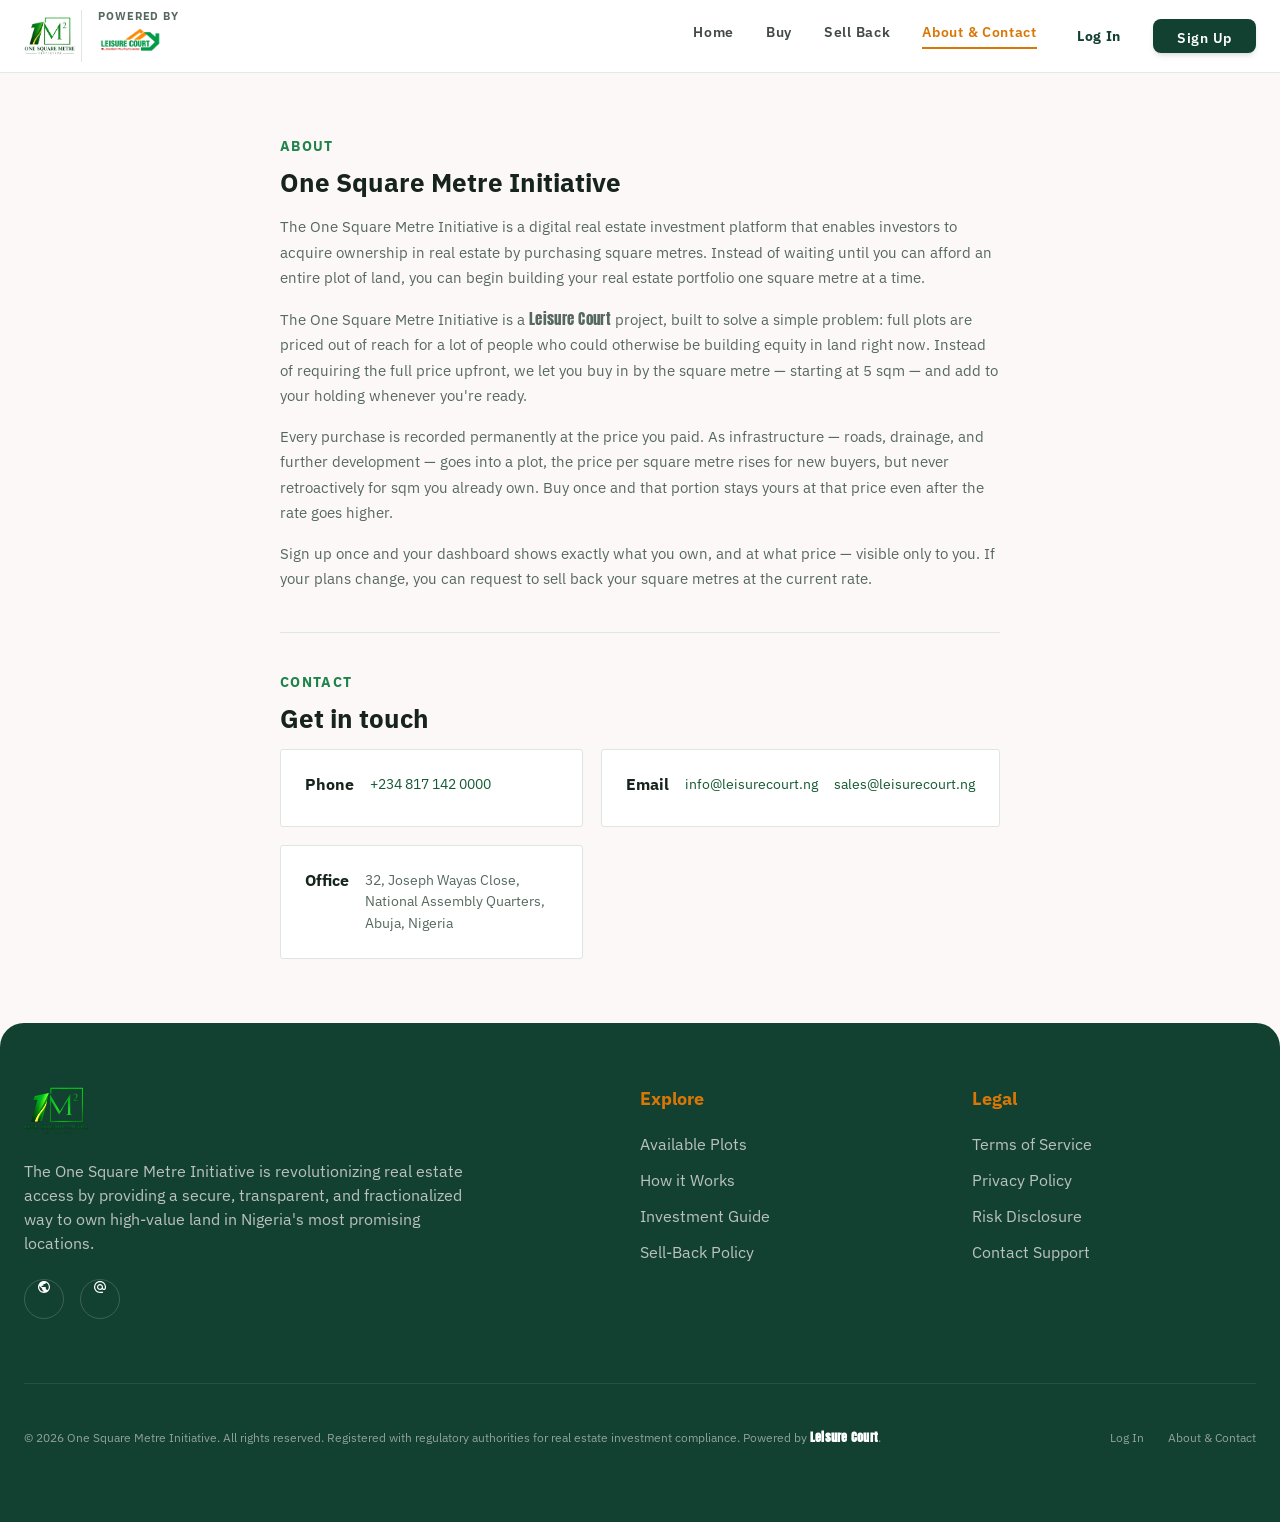
==== commit 826fb758: "Update speed" ====
--- a/about.html
+++ b/about.html
@@ -3,7 +3,7 @@
   <head>
     <meta charset="UTF-8" />
     <meta name="viewport" content="width=device-width, initial-scale=1.0" />
-    <title>About &amp; Contact — One Square Meter Initiative</title>
+    <title>About &amp; Contact — One Square Metre Initiative</title>
     <link rel="icon" href="assets/osmi-logo.png" />
     <link rel="preconnect" href="https://fonts.googleapis.com" />
     <link
@@ -18,7 +18,7 @@
       <div class="nav-inner">
         <div style="display: flex; align-items: center">
           <a class="brand" href="index.html">
-            <img src="assets/osmi-logo.png" alt="One Square Meter Initiative" />
+            <img src="assets/osmi-logo.png" alt="One Square Metre Initiative" />
           </a>
           <div class="powered-by">
             <div>
@@ -72,7 +72,7 @@
     <main class="section">
       <div class="container" style="max-width: 760px">
         <div class="section-label">About</div>
-        <h2 class="section-title">One Square Meter Initiative</h2>
+        <h2 class="section-title">One Square Metre Initiative</h2>
         <p style="color: var(--ink-dim); font-size: 15px; line-height: 1.7">
           The One Square Metre Initiative is a digital real estate investment
           platform that enables investors to acquire ownership in real estate by
@@ -81,25 +81,25 @@
           one square metre at a time.
         </p>
         <p style="color: var(--ink-dim); font-size: 15px; line-height: 1.7">
-          The One Square Meter Initiative is a
+          The One Square Metre Initiative is a
           <span class="font-anton">Leisure Court</span> project, built to solve
           a simple problem: full plots are priced out of reach for a lot of
           people who could otherwise be building equity in land right now.
           Instead of requiring the full price upfront, we let you buy in by the
-          square meter — starting at 5 sqm — and add to your holding whenever
+          square metre — starting at 5 sqm — and add to your holding whenever
           you're ready.
         </p>
         <p style="color: var(--ink-dim); font-size: 15px; line-height: 1.7">
           Every purchase is recorded permanently at the price you paid. As
           infrastructure — roads, drainage, and further development — goes into
-          a plot, the price per square meter rises for new buyers, but never
+          a plot, the price per square metre rises for new buyers, but never
           retroactively for sqm you already own. Buy once and that portion stays
           yours at that price even after the rate goes higher.
         </p>
         <p style="color: var(--ink-dim); font-size: 15px; line-height: 1.7">
           Sign up once and your dashboard shows exactly what you own, and at
           what price — visible only to you. If your plans change, you can
-          request to sell back your square meters at the current rate.
+          request to sell back your square metres at the current rate.
         </p>
 
         <hr class="section-divider" style="margin: 40px 0" />
--- a/css/site.css
+++ b/css/site.css
@@ -1,5 +1,5 @@
 /* ============================================================
-   ONE SQUARE METER INITIATIVE — SHARED SITE STYLES
+   ONE SQUARE METRE INITIATIVE — SHARED SITE STYLES
    White canvas, green + gold identity (from the 1M² mark), a touch
    of orange. Same fine grid-paper background as before, recolored
    for a light theme instead of the old navy/brass blueprint.
@@ -246,11 +246,11 @@
 label:first-of-type{margin-top:0;}
 input, select{
   width:100%;background:#fff;border:1px solid var(--panel-border);
-  color:var(--ink);padding:10px 11px;border-radius:2px;font-family:'IBM Plex Mono', monospace;font-size:13.5px;
+  color:var(--ink);padding:10px 11px;border-radius:2px;font-size:13.5px;
 }
 input:focus, select:focus, button:focus, .nav-toggle:focus, a:focus-visible{outline:2px solid var(--green);outline-offset:1px;}
 .section-divider{border:none;border-top:1px solid var(--grid-line-strong);margin:20px 0 4px;}
-.section-sublabel{font-family:'IBM Plex Mono', monospace;font-size:11px;letter-spacing:0.1em;text-transform:uppercase;color:var(--ink-faint);margin-top:16px;}
+.section-sublabel{font-size:11px;letter-spacing:0.1em;text-transform:uppercase;color:var(--ink-faint);margin-top:16px;}
 .hint{font-size:11.5px;color:var(--ink-faint);margin-top:12px;line-height:1.5;}
 
 .status{margin-top:16px;padding:12px 14px;border-radius:2px;font-size:13px;line-height:1.5;display:none;}
--- a/css/landing.css
+++ b/css/landing.css
@@ -1608,6 +1608,38 @@
   flex-shrink: 0;
 }
 
+body.page-landing .lp-brochure {
+  padding: 0 24px 64px;
+}
+
+body.page-landing .lp-brochure-card {
+  max-width: 1232px;
+  margin: 0 auto;
+  background: var(--lp-sand);
+  border: 1px solid var(--lp-border);
+  border-radius: var(--lp-radius);
+  padding: 48px;
+  display: flex;
+  align-items: center;
+  justify-content: space-between;
+  gap: 32px;
+}
+
+body.page-landing .lp-brochure-copy {
+  max-width: 672px;
+}
+
+body.page-landing .lp-brochure-copy p {
+  font-size: 18px;
+  line-height: 1.55;
+  color: var(--lp-muted);
+  margin: 16px 0 0;
+}
+
+body.page-landing .lp-brochure-actions {
+  flex-shrink: 0;
+}
+
 /* ---------- footer ---------- */
 body.page-landing .site-footer {
   background: var(--lp-green);
@@ -1828,6 +1860,12 @@
     padding: 32px;
   }
 
+  body.page-landing .lp-brochure-card {
+    flex-direction: column;
+    align-items: flex-start;
+    padding: 32px;
+  }
+
   body.page-landing .lp-footer-grid {
     grid-template-columns: 1fr;
     gap: 36px;
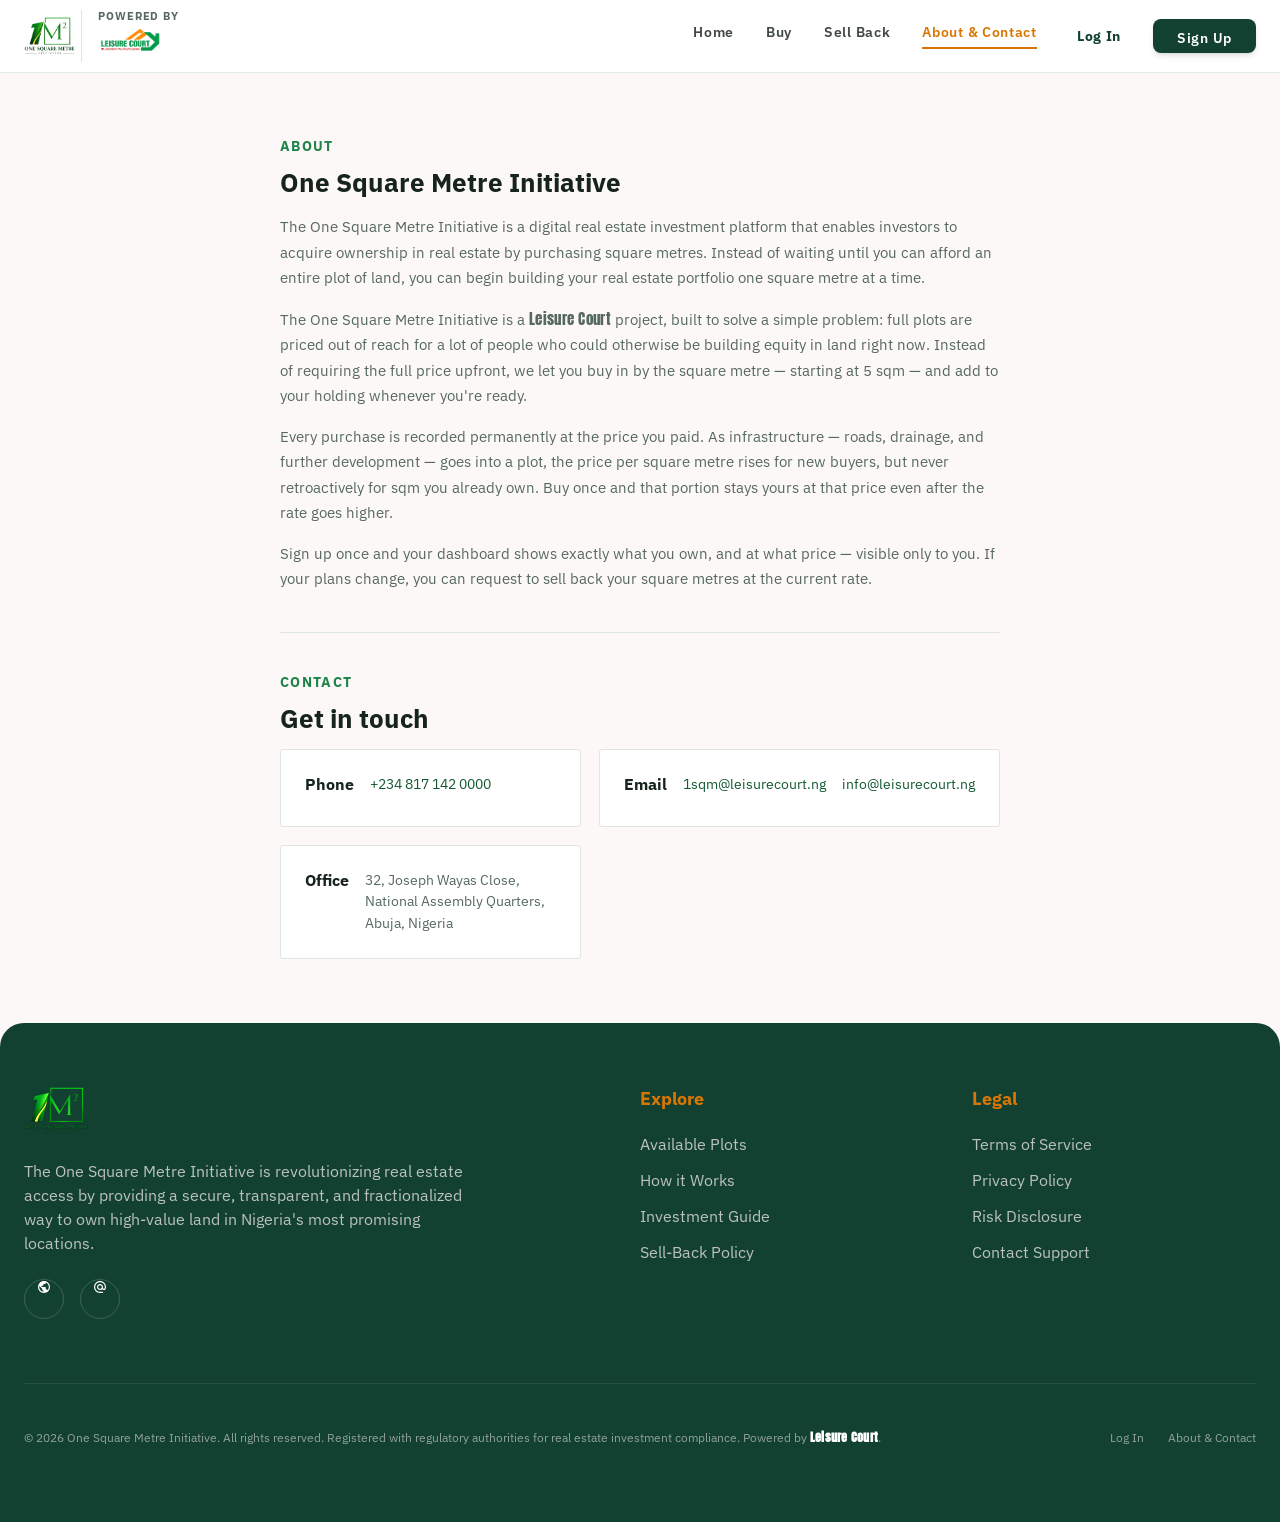
==== commit 45717608: "Update" ====
--- a/about.html
+++ b/about.html
@@ -123,14 +123,14 @@
               <a
                 href="mailto:info@leisurecourt.ng"
                 style="color: var(--green-dark); text-decoration: none"
-                >info@leisurecourt.ng</a
+                >1sqm@leisurecourt.ng</a
               >
             </p>
             <p>
               <a
                 href="mailto:sales@leisurecourt.ng"
                 style="color: var(--green-dark); text-decoration: none"
-                >sales@leisurecourt.ng</a
+                >info@leisurecourt.ng</a
               >
             </p>
           </div>
--- a/css/site.css
+++ b/css/site.css
@@ -325,6 +325,17 @@
     margin-top:48px;
 }
 
+.value-growth-section{
+    margin-top:48px;
+}
+
+.value-growth-disclaimer{
+    font-style:italic;
+    border-top:1px solid var(--panel-border);
+    padding-top:14px;
+    margin-top:22px;
+}
+
 .plots-market-grid{
     display:grid;
     grid-template-columns:repeat(auto-fit,minmax(360px,1fr));
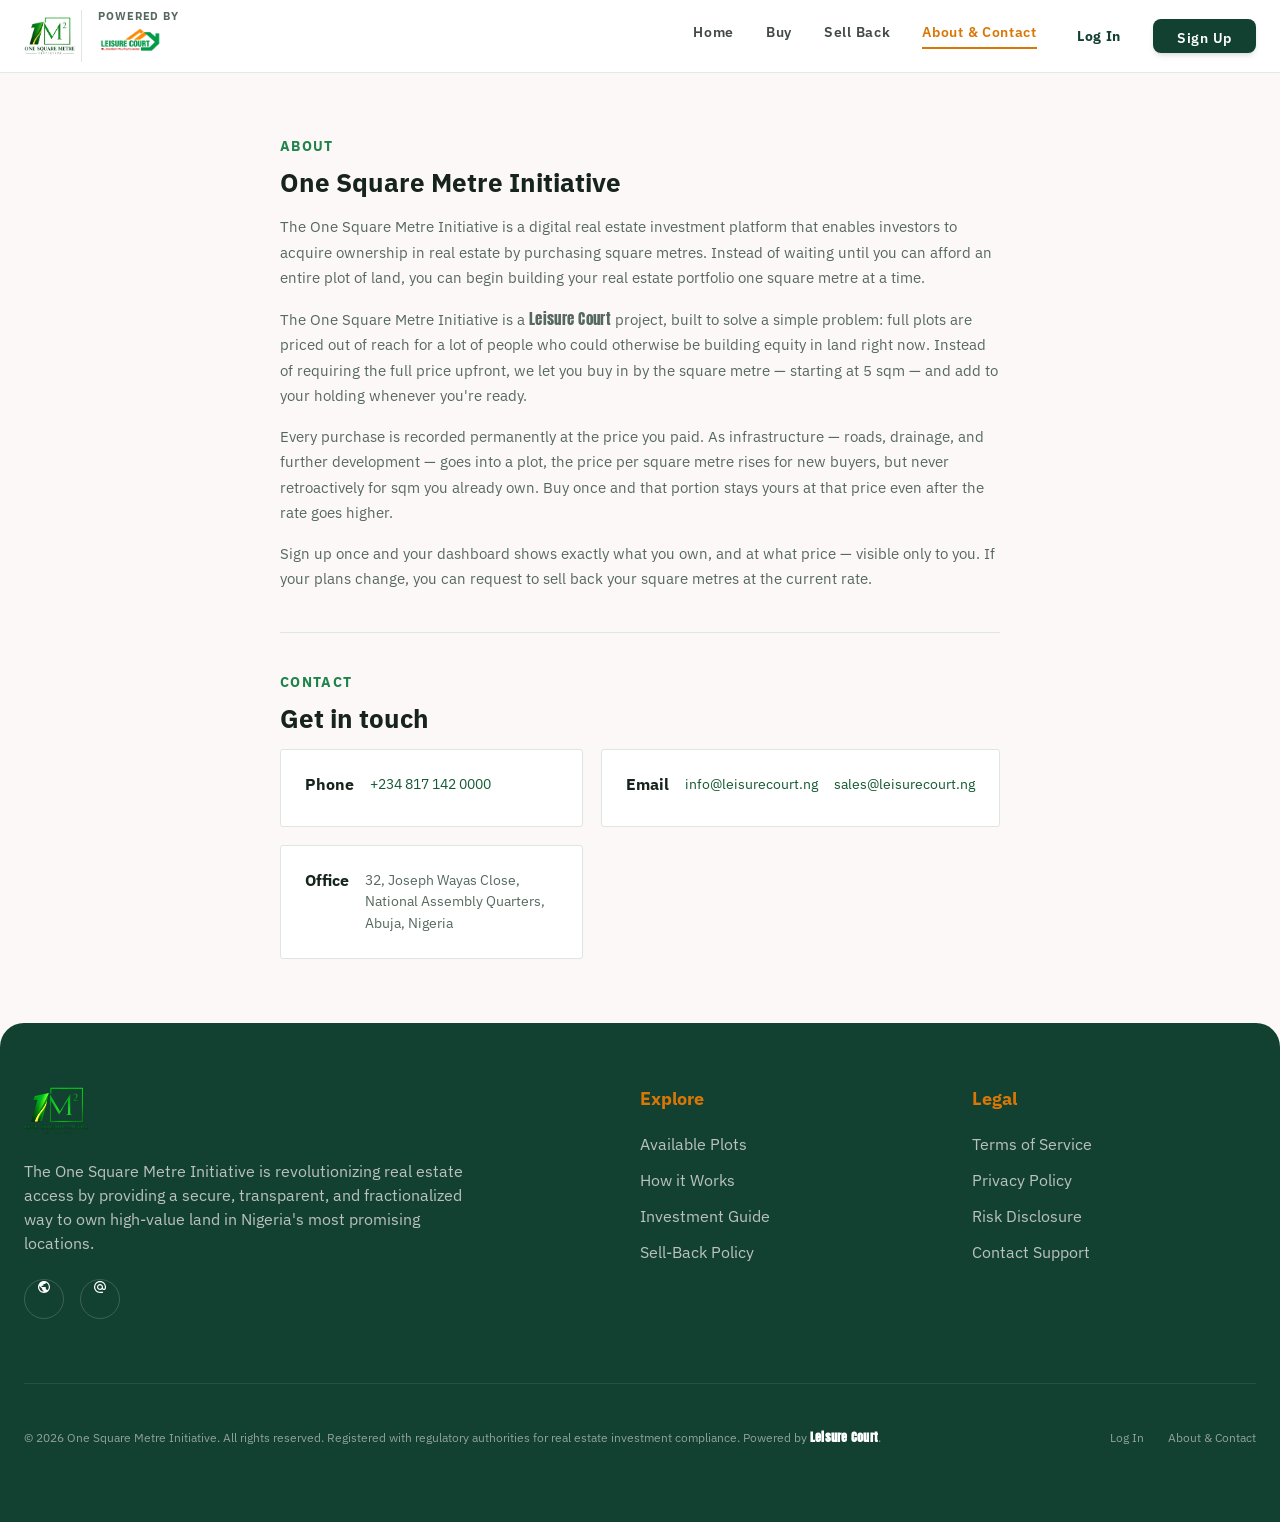
==== commit 0e8a4636: "Update" ====
--- a/about.html
+++ b/about.html
@@ -123,14 +123,14 @@
               <a
                 href="mailto:info@leisurecourt.ng"
                 style="color: var(--green-dark); text-decoration: none"
-                >1sqm@leisurecourt.ng</a
+                >info@leisurecourt.ng</a
               >
             </p>
             <p>
               <a
                 href="mailto:sales@leisurecourt.ng"
                 style="color: var(--green-dark); text-decoration: none"
-                >info@leisurecourt.ng</a
+                >sales@leisurecourt.ng</a
               >
             </p>
           </div>
--- a/css/site.css
+++ b/css/site.css
@@ -329,6 +329,26 @@
     margin-top:48px;
 }
 
+.referral-dash-section{
+    margin-top:48px;
+}
+
+.value-growth-stats .num{
+    font-size:clamp(15px, 4.2vw, 20px);
+    overflow-wrap:break-word;
+}
+
+@media (max-width:620px){
+    .value-growth-stats .stat{
+        min-width:100%;
+        border-right:none;
+        border-bottom:1px solid var(--grid-line-strong);
+    }
+    .value-growth-stats .stat:last-child{
+        border-bottom:none;
+    }
+}
+
 .value-growth-disclaimer{
     font-style:italic;
     border-top:1px solid var(--panel-border);
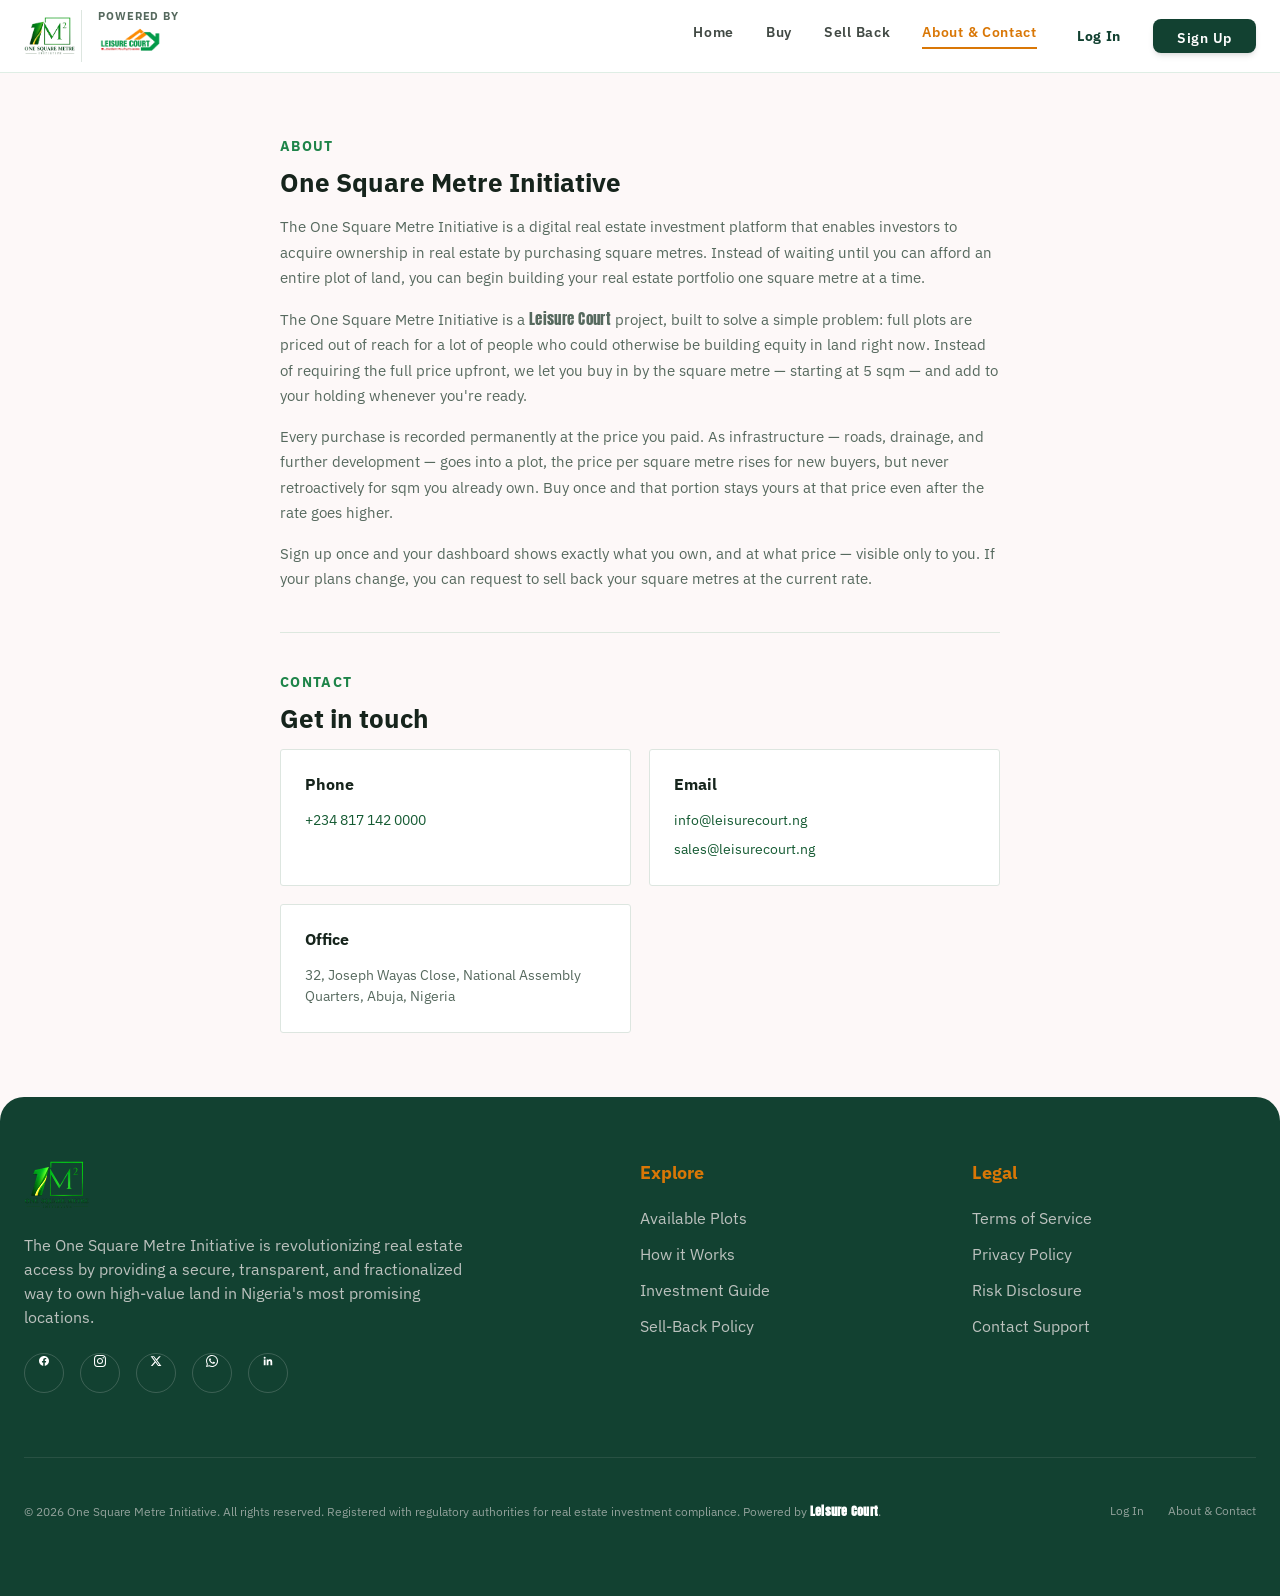
==== commit 886b1777: "Wpdate" ====
--- a/about.html
+++ b/about.html
@@ -158,7 +158,38 @@
               to own high-value land in Nigeria's most promising locations.
             </p>
             <div class="lp-social">
-              <a href="#" aria-label="X (Twitter)">
+              <a
+                href="https://www.facebook.com/Leisurecourtestateltd"
+                target="_blank"
+                rel="noopener"
+                aria-label="Facebook"
+              >
+                <img
+                  src="assets/landing/icon-fb.svg"
+                  alt=""
+                  width="12"
+                  height="12"
+                />
+              </a>
+              <a
+                href="https://www.instagram.com/leisure_court?igsh=MXQ2bms3dzcxYnVwYQ=="
+                target="_blank"
+                rel="noopener"
+                aria-label="Instagram"
+              >
+                <img
+                  src="assets/landing/icon-ig.svg"
+                  alt=""
+                  width="12"
+                  height="12"
+                />
+              </a>
+              <a
+                href="https://x.com/leisurecourtt?s=11"
+                target="_blank"
+                rel="noopener"
+                aria-label="X (Twitter)"
+              >
                 <img
                   src="assets/landing/icon-x.svg"
                   alt=""
@@ -166,9 +197,23 @@
                   height="12"
                 />
               </a>
-              <a href="#" aria-label="Instagram">
-                <img
-                  src="assets/landing/icon-ig.svg"
+              <a
+                href="https://wa.me/2348171420000"
+                target="_blank"
+                rel="noopener"
+                aria-label="WhatsApp"
+              >
+                <img
+                  src="assets/landing/icon-wa.svg"
+                  alt=""
+                  width="12"
+                  height="12"
+                />
+              </a>
+              <!-- TODO: paste the LinkedIn page URL into this href when ready -->
+              <a href="#" aria-label="LinkedIn">
+                <img
+                  src="assets/landing/icon-li.svg"
                   alt=""
                   width="12"
                   height="12"
--- a/css/site.css
+++ b/css/site.css
@@ -223,7 +223,7 @@
 .panel h2, .panel h3{margin-top:0;}
 .card-grid{display:grid;grid-template-columns:repeat(2, 1fr);gap:18px;}
 @media (max-width:860px){ .card-grid{grid-template-columns:1fr;} }
-.card{background:var(--bg-panel);border:1px solid var(--panel-border);border-radius:var(--radius);padding:24px;display:flex;gap:16px;align-items:flex-start;}
+.card{background:var(--bg-panel);border:1px solid var(--panel-border);border-radius:var(--radius);padding:24px;display:flex;flex-direction:column;gap:8px;align-items:flex-start;}
 .card-icon{
   flex-shrink:0;width:46px;height:46px;border-radius:9px;
   background:var(--green-pale);color:var(--green);display:flex;align-items:center;justify-content:center;
@@ -233,7 +233,7 @@
 .card-body{flex:1;min-width:0;}
 .card .step-num{font-family:'IBM Plex Mono', monospace;font-size:12px;color:var(--green);letter-spacing:0.1em;margin-bottom:8px;}
 .card h3{font-size:16px;margin:0 0 8px;color:var(--ink);}
-.card p{font-size:13.5px;color:var(--ink-dim);line-height:1.6;margin:0;}
+.card p{font-size:13.5px;color:var(--ink-dim);line-height:1.6;margin:0;overflow-wrap:break-word;word-break:break-word;}
 
 .section-label{
   font-family:'IBM Plex Sans', sans-serif;font-size:13.5px;font-weight:700;letter-spacing:0.1em;text-transform:uppercase;
--- a/css/landing.css
+++ b/css/landing.css
@@ -1878,7 +1878,12 @@
   }
 
   body.page-landing .lp-hero-stats {
-    flex-wrap: wrap;
+    flex-wrap: nowrap;
+    gap: 16px;
+  }
+
+  body.page-landing .lp-stat-num {
+    font-size: 28px;
   }
 
   body.page-landing .lp-plot-head {
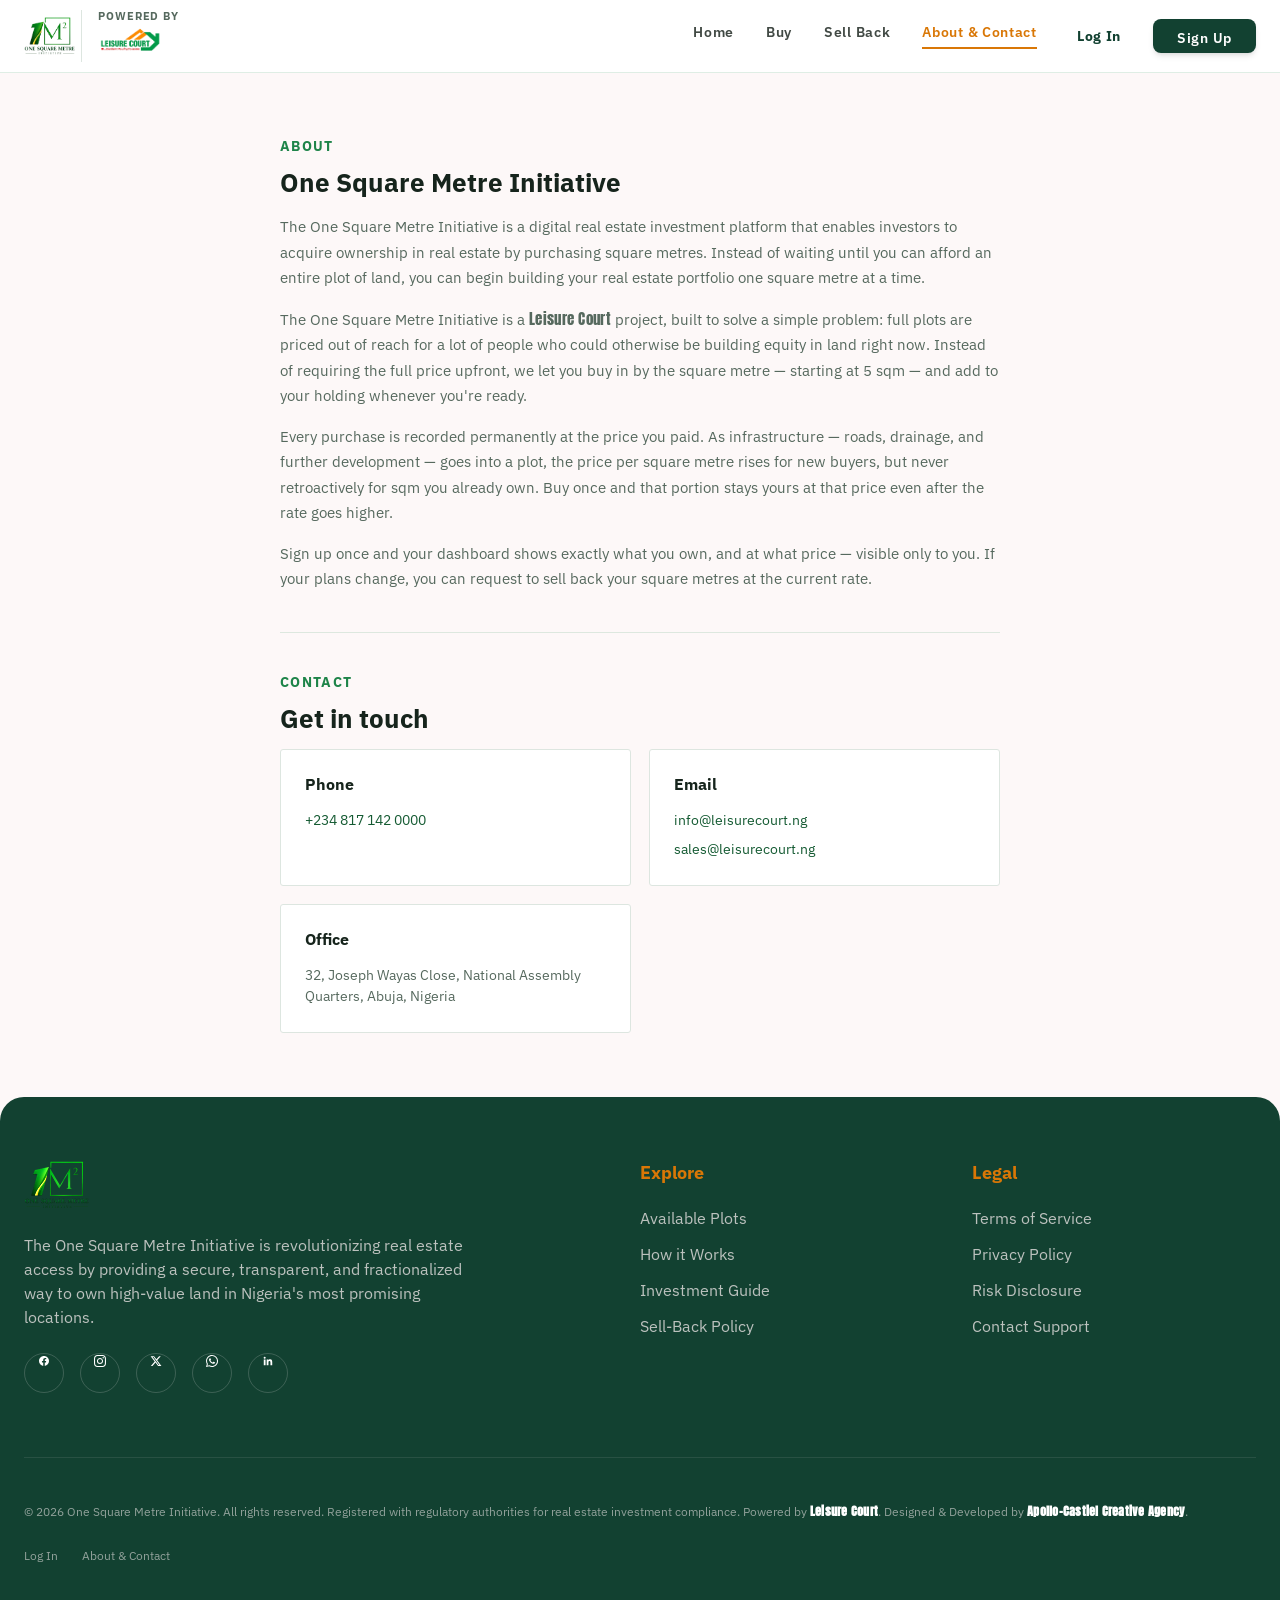
==== commit 1b3315e2: "Update" ====
--- a/about.html
+++ b/about.html
@@ -241,9 +241,12 @@
             © 2026 One Square Metre Initiative. All rights reserved. Registered
             with regulatory authorities for real estate investment compliance.
             Powered by <strong class="font-anton">Leisure Court</strong>.
+            Designed &amp; Developed by
+            <strong class="font-anton">Apollo-Castiel Creative Agency</strong>.
           </p>
           <div class="lp-footer-bottom-links">
-            <a href="login.html">Log In</a>
+            <a href="login.html" class="auth-logged-out" data-show="inline-block">Log In</a>
+            <a href="dashboard.html" class="auth-logged-in" data-show="inline-block">My Plots</a>
             <a href="about.html">About &amp; Contact</a>
           </div>
         </div>
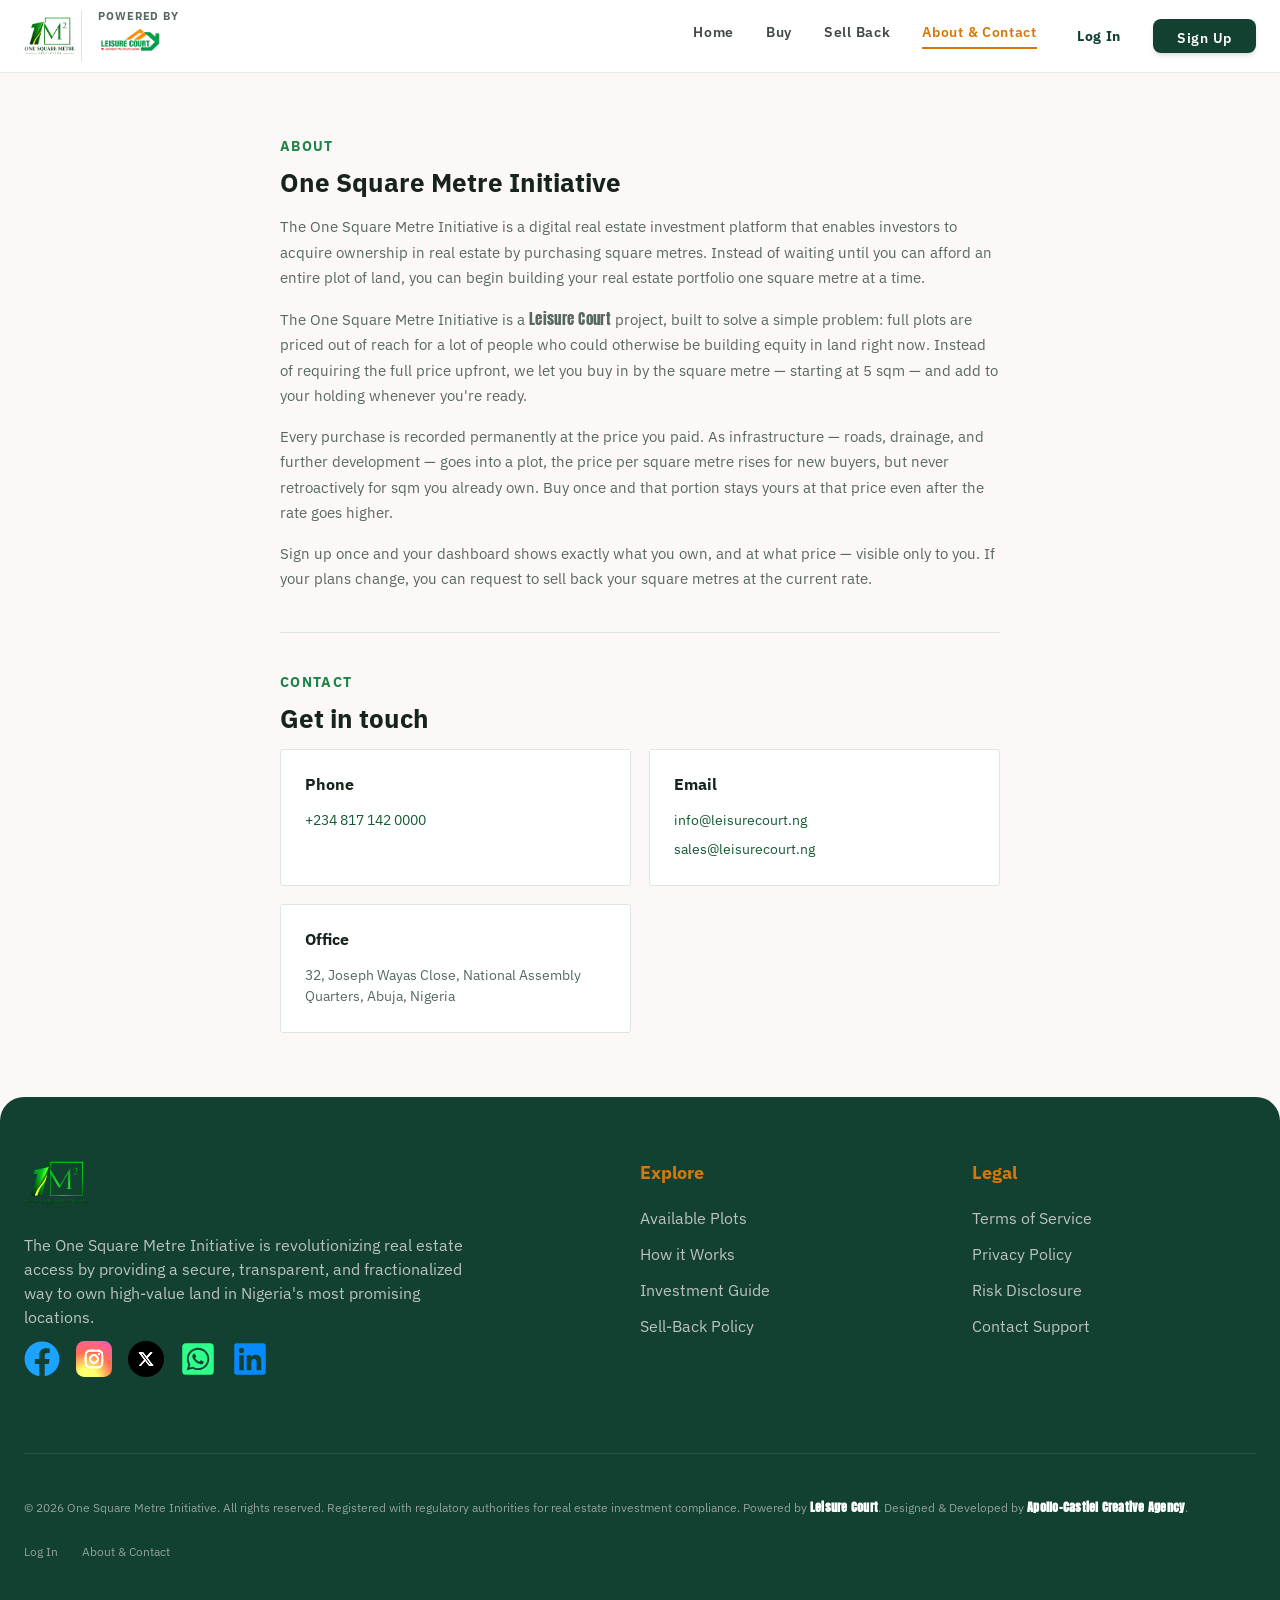
==== commit d1082eb0: "Update" ====
--- a/about.html
+++ b/about.html
@@ -167,8 +167,8 @@
                 <img
                   src="assets/landing/icon-fb.svg"
                   alt=""
-                  width="12"
-                  height="12"
+                  width="36"
+                  height="36"
                 />
               </a>
               <a
@@ -180,8 +180,8 @@
                 <img
                   src="assets/landing/icon-ig.svg"
                   alt=""
-                  width="12"
-                  height="12"
+                  width="36"
+                  height="36"
                 />
               </a>
               <a
@@ -193,8 +193,8 @@
                 <img
                   src="assets/landing/icon-x.svg"
                   alt=""
-                  width="12"
-                  height="12"
+                  width="36"
+                  height="36"
                 />
               </a>
               <a
@@ -206,8 +206,8 @@
                 <img
                   src="assets/landing/icon-wa.svg"
                   alt=""
-                  width="12"
-                  height="12"
+                  width="36"
+                  height="36"
                 />
               </a>
               <!-- TODO: paste the LinkedIn page URL into this href when ready -->
@@ -215,8 +215,8 @@
                 <img
                   src="assets/landing/icon-li.svg"
                   alt=""
-                  width="12"
-                  height="12"
+                  width="36"
+                  height="36"
                 />
               </a>
             </div>
--- a/css/landing.css
+++ b/css/landing.css
@@ -1685,24 +1685,22 @@
 }
 
 body.page-landing .lp-social a {
-  width: 40px;
-  height: 40px;
-  border-radius: 9999px;
-  border: 1px solid rgba(230, 225, 225, 0.2);
+  width: 36px;
+  height: 36px;
   display: flex;
   align-items: center;
   justify-content: center;
   text-decoration: none;
-  transition: background 0.15s ease;
+  transition: transform 0.15s ease;
 }
 
 body.page-landing .lp-social a:hover {
-  background: rgba(255, 255, 255, 0.08);
+  transform: scale(1.1);
 }
 
 body.page-landing .lp-social img {
-  width: 12px;
-  height: 12px;
+  width: 36px;
+  height: 36px;
 }
 
 body.page-landing .lp-footer-col h4 {
